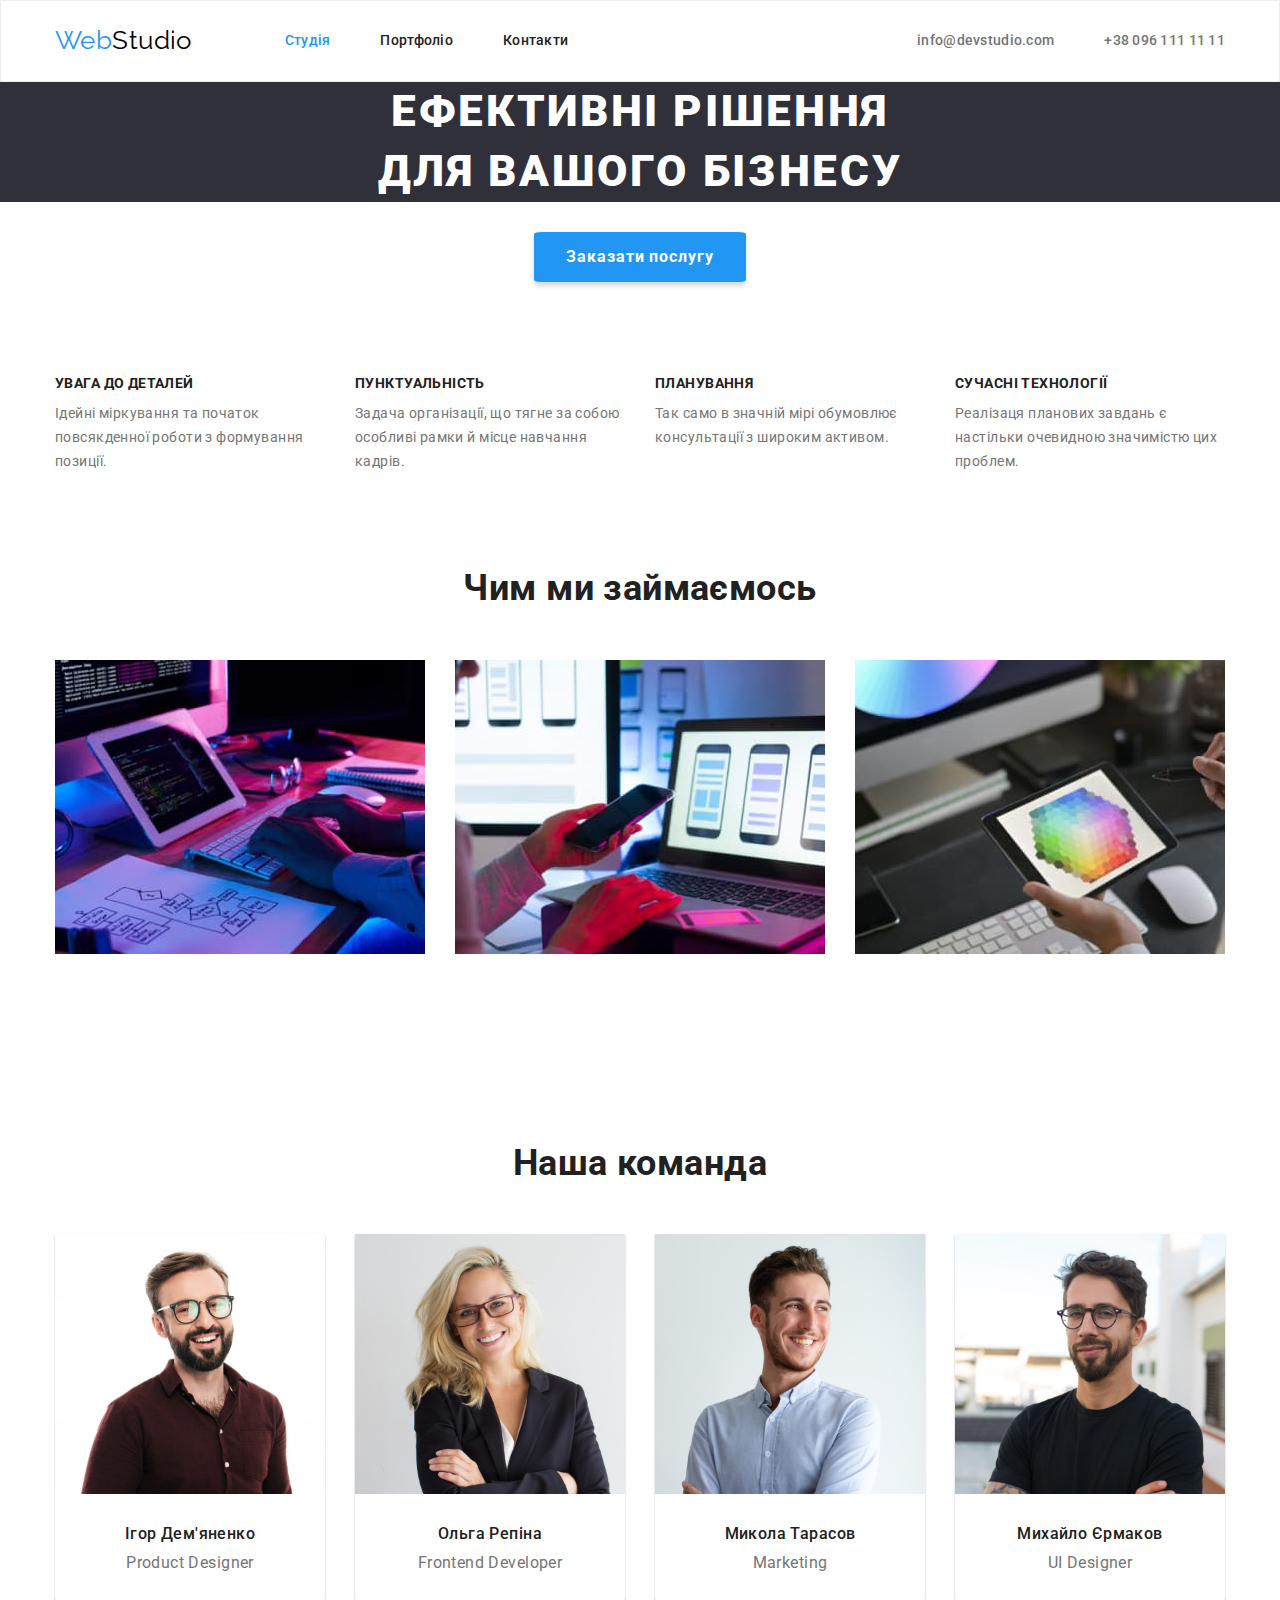
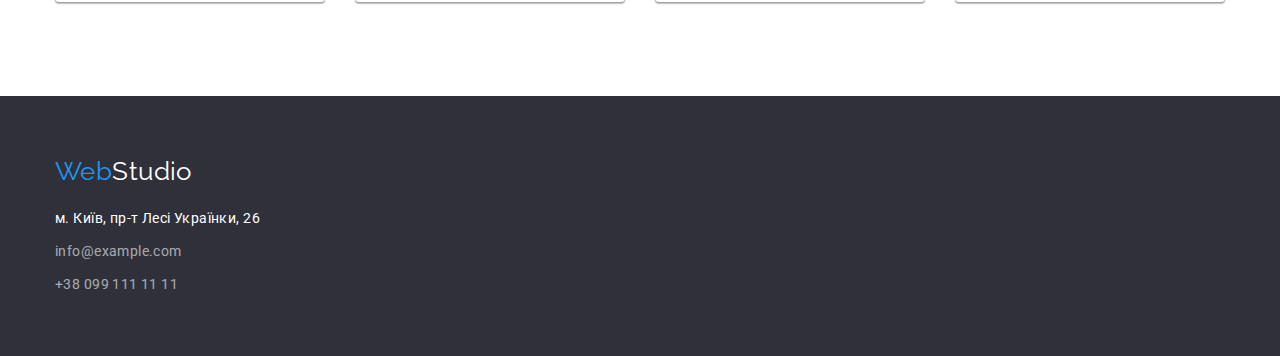
==== index.html @ b3e3f20b "створює новий репозиторій" ====
<!DOCTYPE html>
<html lang="uk">

<head>
    <meta charset="UTF-8">
    <meta http-equiv="X-UA-Compatible" content="IE=edge">
    <meta name="viewport" content="width=device-width, initial-scale=1.0">
    <title>Студія</title>
    <link rel="preconnect" href="https://fonts.googleapis.com">
    <link rel="preconnect" href="https://fonts.gstatic.com" crossorigin>
    <link
        href="https://fonts.googleapis.com/css2?family=Raleway:wght@700&family=Roboto:wght@400;500;700;900&display=swap"
        rel="stylesheet">
    <link rel="stylesheet"
        href="https://cdnjs.cloudflare.com/ajax/libs/modern-normalize/1.1.0/modern-normalize.min.css">
    <link rel="stylesheet" href="./css/styles.css">
</head>

<body>
    <!--Шапка сайту-->
    <header class="page-header">
        <div class="container nav">
            <nav class="main-nav">
                <a lang="en" href="./index.html" class="logo">Web<span class="logo-part">Studio</span></a>
                <ul class="site-nav list">
                    <li class="item"><a href="" class="link current">Студія</a></li>
                    <li class="item"><a href="./portfolio.html" class="link">Портфоліо</a></li>
                    <li class="item"><a href="" class="link">Контакти</a></li>
                </ul>
            </nav>

            <ul class="contacts list">
                <li class="item">
                    <a class="contacts-item" lang="en" href="mailto:info@devstudio.com">info@devstudio.com</a>
                </li>
                <li class="item">
                    <a class="contacts-item" href="tel:+380961111111">+38 096 111 11 11</a>
                </li>
            </ul>
        </div>
    </header>

    <!--Головна частина-->
    <main>

        <!--Герой-->
        <section class="hero">
            <h1 class="hero-title">Ефективні рішення <br />для вашого бізнесу</h1>
            <button class="hero-button" type="button">Заказати послугу</button>
        </section>

        <!--Особливості-->
        <section class="section specialty">
            <div class="container">
                <h2 class="features-title">Особливості</h2>
                <ul class="features list">
                    <li class="item">
                        <h3 class="title">Увага до деталей</h3>
                        <p class="text">
                            Ідейні міркування та початок повсякденної роботи з формування позиції.
                        </p>
                    </li>
                    <li class="item">
                        <h3 class="title">Пунктуальність</h3>
                        <p class="text">
                            Задача організації, що тягне за собою особливі рамки й місце навчання кадрів.
                        </p>
                    </li>
                    <li class="item">
                        <h3 class="title">Планування</h3>
                        <p class="text">
                            Так само в значній мірі обумовлює консультації з широким активом.
                        </p>
                    </li>
                    <li class="item">
                        <h3 class="title">Сучасні технології</h3>
                        <p class="text">
                            Реалізаця планових завдань є настільки очевидною значимістю цих проблем.
                        </p>
                    </li>
                </ul>
            </div>
        </section>

        <!--Чим ми займаємось-->
        <section class="section works">
            <div class="container">
                <h2 class="works-title">Чим ми займаємось</h2>
                <ul class="work-list list">
                    <li class="item">
                        <img class="image" src="./images/box1.jpg" alt="програміст, що працює за робочим столом в офісі"
                            width="370">
                    </li>
                    <li class="item">
                        <img class="image" src="./images/box2.jpg"
                            alt="дизайнери веб-інтерфейсу розробляють програми для смартфонів" width="370">
                    </li>
                    <li class="item">
                        <img class="image" src="./images/box3.jpg"
                            alt="творчий художник веб-дизайну із робочим графічним планшетом" width="370">
                    </li>
                </ul>
            </div>
        </section>

        <!--Наша команда-->
        <section class="section team">
            <div class="container">
                <h2 class="team-title">Наша команда</h2>
                <ul class="workers list">
                    <li class="item">
                        <img class="image" src="./images/img1.jpg" alt="фото Ігоря Дем'яненка" width="270">
                        <h3 class="title">Ігор Дем'яненко</h3>
                        <p lang="en" class="position">
                            Product Designer
                        </p>
                    </li>
                    <li class="item">
                        <img class="image" src="./images/img2.jpg" alt="фото Ольги Репіної" width="270">
                        <h3 class="title">Ольга Репіна</h3>
                        <p lang="en" class="position">
                            Frontend Developer
                        </p>
                    </li>
                    <li class="item">
                        <img class="image" src="./images/img3.jpg" alt="фото Миколи Тарасова" width="270">
                        <h3 class="title">Микола Тарасов</h3>
                        <p lang="en" class="position">
                            Marketing
                        </p>
                    </li>
                    <li class="item">
                        <img class="image" src="./images/img4.jpg" alt="фото Михайла Єрмакова" width="270">
                        <h3 class="title">Михайло Єрмаков</h3>
                        <p lang="en" class="position">
                            UI Designer
                        </p>
                    </li>
                </ul>
            </div>
        </section>
    </main>
    
    <!--Футер сайту-->
    <footer class="footer-section">
        <div class="container">
            <a lang="en" href="./index.html" class="logo">Web<span class="logo-part">Studio</span></a>

            <address class="footer-address">
                <a href="https://www.google.com/maps/place/%D0%B1%D1%83%D0%BB%D1%8C%D0%B2%D0%B0%D1%80+%D0%9B%D0%B5%D1%81%D1%96+%D0%A3%D0%BA%D1%80%D0%B0%D1%97%D0%BD%D0%BA%D0%B8,+26,+%D0%9A%D0%B8%D1%97%D0%B2,+02000/@50.4265841,30.5361971,17z/data=!3m1!4b1!4m5!3m4!1s0x40d4cf0e033ecbe9:0x57a4dffefec77da0!8m2!3d50.4265807!4d30.5383859"
                    target="_blank" rel="noopener noreferrer" class="legal-address">м. Київ, пр-т Лесі Українки, 26</a>
            </address>

            <address class="footer-contacts">
                <a class="contacts-item" lang="en" href="mailto:info@example.com">info@example.com</a> <br />
                <a class="contacts-item" href="tel:+380991111111">+38 099 111 11 11</a>
            </address>
        </div>
    </footer>
</body>
</html>
---- css/styles.css ----
:root {
--primary-text-color: #757575;
--title-text-color: #212121;
--accent-color: #2196f3;
--primary-bg-color: #ffffff;
--white-text-color: #ffffff;
--hero-footer-bg-color: #2f303a;
}

body {
    background-color: var(--primary-bg-color);
    color: var(--primary-text-color);
    font-family: 'Roboto', sans-serif;
    letter-spacing: 0.03em;
    font-size: 14px;
    line-height: 1.71;
}

/* Утиліти */
.list {
    list-style: none;
    padding: 0;
    margin: 0;
}

.container {
    margin-left: auto;
    margin-right: auto;
    width: 1200px;
    padding-left: 15px;
    padding-right: 15px;

    /* outline: 2px solid tomato; */
}

/* Шапка сайту */
.page-header {
    border: 1px solid #ECECEC;
} 

.container.nav, 
.main-nav {
    display: flex;
    align-items: center;
}

/* Лого */
.logo {
    color: var(--accent-color);
    font-family: 'Raleway', sans-serif;
    font-size: 26px;
    line-height: 1.19;
    text-decoration: none;
}

.logo-part {
    --accent-color: #000000;
    color: var(--accent-color);
}

.logo, .logo-part {
    padding-top: 24px;
    padding-bottom: 25px;
}

.logo-part:hover {
    --accent-color: var(--accent-color);
    color: var(--accent-color);
}

/* Навігація сайту */
.site-nav {
    display: flex;
    margin-left: 93px;
}

.site-nav .item + .item {
    margin-left: 50px;
}

.site-nav .link {
    padding-top: 32px;
    padding-bottom: 32px;

    color: var(--title-text-color);
    font-weight: 500;
    font-size: 14px;
    line-height: 1.14;
    letter-spacing: 0.02em;
    text-decoration: none;
}

.site-nav .link.current,
.site-nav .link:hover,
.site-nav .link:focus {
    color: var(--accent-color);
}

/* Контакти */
.contacts {
    display: flex;
    margin-left: auto;
}

.contacts .item + .item {
    margin-left: 50px;
}

.contacts .contacts-item {
    padding-top: 32px;
    padding-bottom: 32px;

    color: var(--primary-text-color);
    font-weight: 500;
    font-size: 14px;
    line-height: 1.14;
    letter-spacing: 0.02em;
    text-decoration: none;
}

.contacts .contacts-item:focus, 
.contacts .contacts-item:hover {
    color: var(--accent-color);
}

/* Герой */
.hero {
    text-align: center;
}

.hero-title {
    margin-top: 0;
    margin-bottom: 30px;
    
    background-color: var(--hero-footer-bg-color); /* тимчасовий фон */
    color:var(--white-text-color);
    font-weight: 900;
    font-size: 44px;
    line-height: 1.36;
    letter-spacing: 0.06em;
    text-transform: uppercase;  
}

.hero-button {
    padding: 10px 32px;

    background-color: var(--accent-color);
    color: var(--white-text-color);
    font-family: inherit;
    font-weight: 700;
    font-size: 16px;
    line-height: 1.88;
    letter-spacing: 0.06em;
    cursor: pointer;
    box-shadow: 0 4px 4px rgba(0, 0, 0, 0.15);

    border: none;
    border-radius: 4%;
}

/* Секції */
.section {
    padding-top: 94px;
    padding-bottom: 94px;
}

/* Особливості */  
/* .specialty {} */
.specialty .features-title {
    display: none; 
      
    color: var(--title-text-color);
    font-size: 36px;
    line-height: 1.17;
    text-align: center;
}

.specialty .features {
    display: flex;
    flex-wrap: wrap;
}

.specialty .item {
    width: 270px;
    margin-right: 30px;
}

.specialty .item:nth-child(4n) {
    margin-right: 0;
}

.specialty .title {
    margin-top: 0;
    margin-bottom: 10px;
    
    color: var(--title-text-color);
    font-size: 14px;
    line-height: 1.14;
    text-transform: uppercase;
}

.specialty .text { 
    margin-top: 0;
    margin-bottom: 0;
} 

/* Чим ми займаємось */
.works {
    padding-top: 0;
}

.works-title {
    margin-top: 0;
    margin-bottom: 50px;

    color: var(--title-text-color);
    font-size: 36px;
    line-height: 1.17;
    text-align: center;
}

.works .work-list {
    display: flex;
    flex-wrap: wrap; 
}

.works .image {
    display: block;
}

.works .item {
    width: 370px;
    margin-right: 30px;
}

.works .item:nth-child(3n) {
    margin-right: 0;
}

/* Наша команда */
/* .section.team */
.team-title {
    margin-top: 0;
    margin-bottom: 50px;
    
    color: var(--title-text-color);
    font-size: 36px;
    line-height: 1.17;
    text-align: center;
}

.team .workers {
    display: flex;
    flex-wrap: wrap;
}

.team .item {
    box-shadow: 0 1px 3px rgba(0, 0, 0, 0.12), 0 1px 1px rgba(0, 0, 0, 0.14), 0 2px 1px rgba(0, 0, 0, 0.2);

    width: 270px; 
    margin-right: 30px;
    padding-bottom: 30px;

    border-radius: 0 0 4px 4px;
}

.team .item:nth-child(4n) {
    margin-right: 0;
}

.team .image {
    display: block;
    margin-bottom: 30px;
}

.team .title {
    margin-top: 0;
    margin-bottom: 10px;

    color: var(--title-text-color);
    font-weight: 500;
    font-size: 16px;
    line-height: 1.19;
    text-align: center;
}

.position {
    margin: 0; 
       
    font-size: 16px;
    line-height: 1.19;
    text-align: center;
}

/* Сторінка Портфоліо */
/* Проекти */
.projects .section-title {
    display: none;
}

/* Фільтри */
.filters {
    display: flex;
    justify-content: center;
    margin-bottom: 50px;
}

/* .filter {} */
.filters .filter + .filter {
    margin-left: 8px;
} 

.filters-button {
    padding: 6px 22px;
    
    --primary-bg-color: #F5F4FA;
    background-color: var(--primary-bg-color);
    color: var(--title-text-color);
    font-family: inherit;
    font-weight: 500;
    font-size: 16px;
    line-height: 1.62;
    text-align: center;
    cursor: pointer;

    border: none;
    border-radius: 4%;
}

.filters-button:focus, 
.filters-button:hover {
    background-color: var(--accent-color);
    color: var(--white-text-color);
}

/* Види проектів */
.projects-items {
    display: flex;
    flex-wrap: wrap;
}

.projects-list {
    width: 370px; 

    margin-right: 30px;
    margin-bottom: 30px;
}

.projects-list:nth-child(3n) {
    margin-right: 0;
}

.projects-list:nth-last-child(-n + 3) {
    margin-bottom: 0;
}
/* Альтернатива */
/*.projects-list {
    width: calc((100% - 30px * 2)/3);
    margin-right: 30px;
    margin-bottom: 30px;
}
.projects-list:nth-child(3n) {
    margin-right: 0;
}
.projects-list:nth-last-child(-n + 3) {
    margin-bottom: 0;
} */

.projects .image {
    display: block;
}

.projects-link {
    text-decoration: none; 
} 

.projects .project {
    padding: 20px 24px;

    border: 1px solid #EEEEEE;
    border-top: none;
}

.projects-name {
    margin-top: 0;
    margin-bottom: 4px;

    color: var(--title-text-color);
    font-size: 18px;
    line-height: 2;
    letter-spacing: 0.06em;
}

.projects-type {
    margin: 0; 
    
    color: var(--primary-text-color);
    font-size: 16px;
    line-height: 1.88;
}

/* Футер сайту */
.footer-section {
    padding-top: 60px;
    padding-bottom: 60px;

    background-color: var(--hero-footer-bg-color); /* Тимчасовий фон */
}

.footer-section .logo {
    display: inline-block;
    margin-top: 0;
    margin-bottom: 20px;
    padding: 0;
}

.footer-section .logo-part {
    padding: 0; 

    color: var(--white-text-color);
}

.footer-section .logo-part:hover { 
    color: var(--accent-color);
}

.footer-address {
    margin-top: 0; 
    margin-bottom: 9px;
} 

.legal-address { 
    display:inline-block; 
        
    color: var(--white-text-color);
    text-decoration: none;
    font-style: normal;
}

.footer-contacts .contacts-item {
    display: inline-block;
        
    --primary-text-color: rgba(255, 255, 255, 0.6);
    color: var(--primary-text-color);
    text-decoration: none;
    font-style: normal;
}

.footer-contacts .contacts-item:not(:last-child) {
    margin-bottom: 9px;
}

.legal-address:hover, .legal-address:focus, 
.footer-contacts .contacts-item:hover, 
.footer-contacts .contacts-item:focus {
    color: var(--accent-color);
}
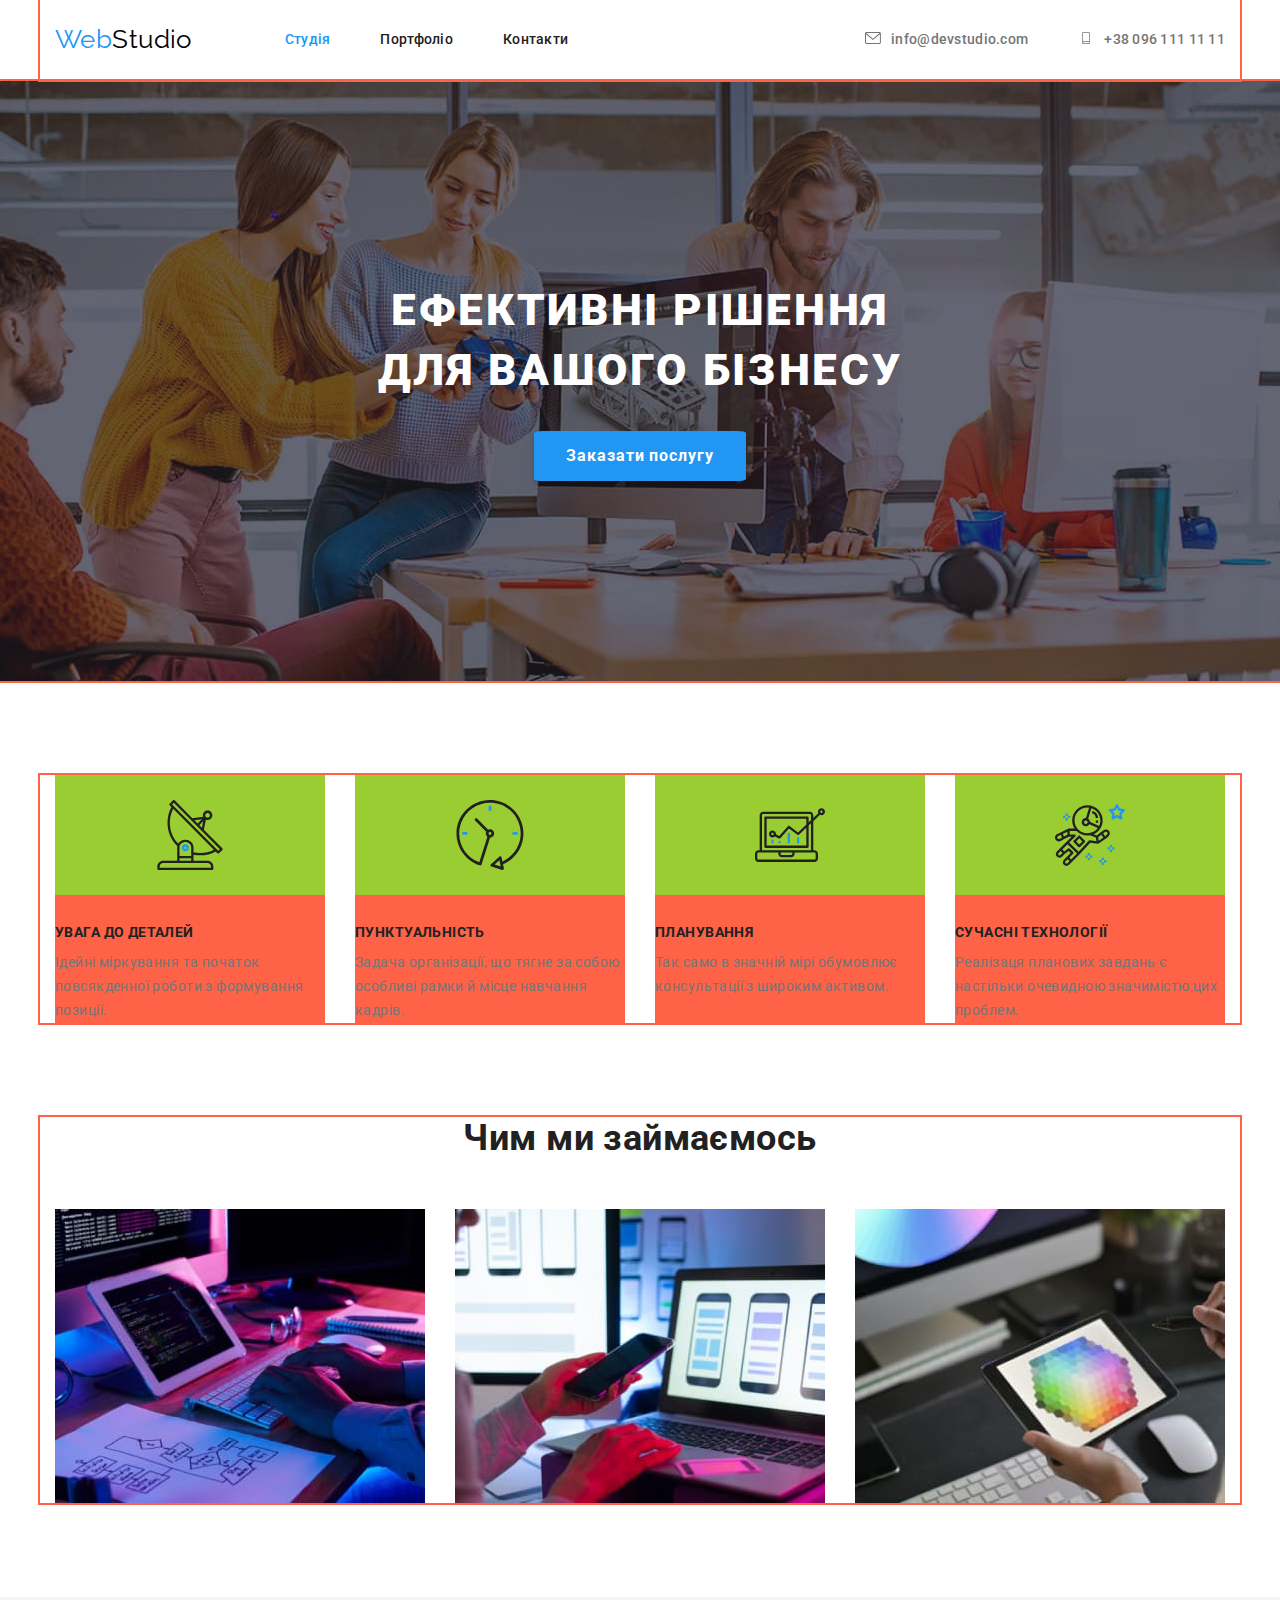
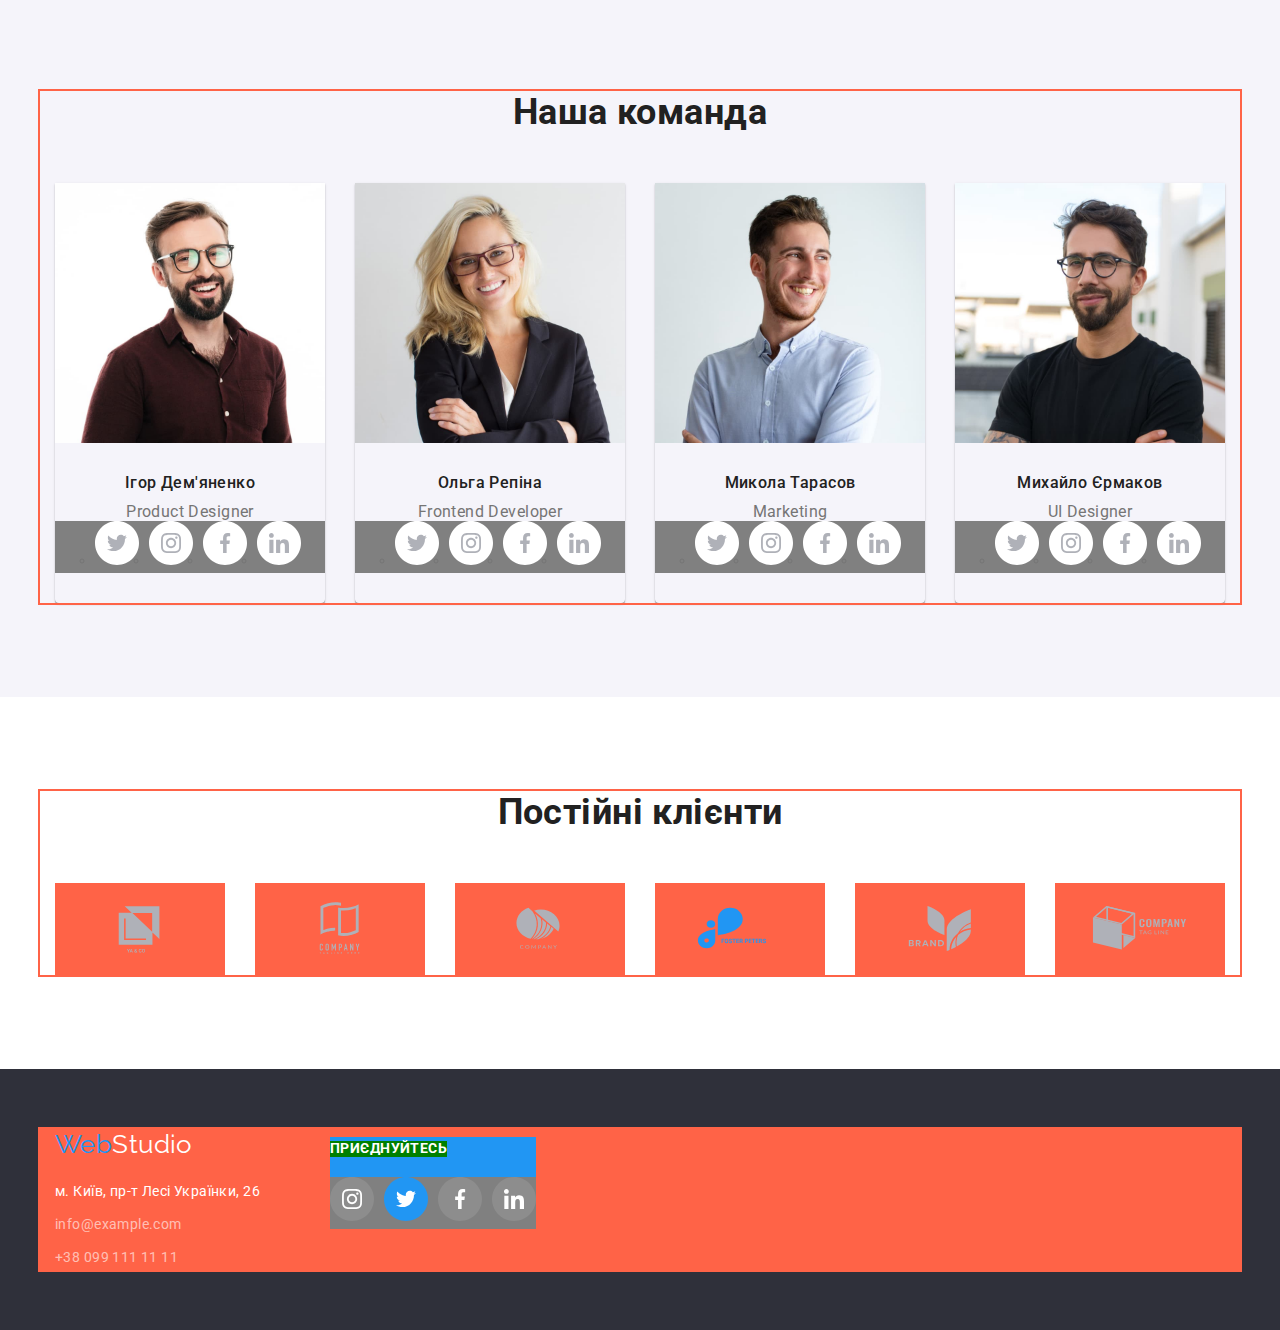
==== commit 968beede: "додає оформлення фонових зображень" ====
--- a/index.html
+++ b/index.html
@@ -18,7 +18,7 @@
 
 <body>
     <!--Шапка сайту-->
-    <header class="page-header">
+    <header class="page-header ">
         <div class="container nav">
             <nav class="main-nav">
                 <a lang="en" href="./index.html" class="logo">Web<span class="logo-part">Studio</span></a>
@@ -31,10 +31,17 @@
 
             <ul class="contacts list">
                 <li class="item">
-                    <a class="contacts-item" lang="en" href="mailto:info@devstudio.com">info@devstudio.com</a>
+                    <a class="contacts-item" lang="en" href="mailto:info@devstudio.com">
+                        <svg class="contacts-icon">
+                            <use href="./images/symbol-defs.svg#icon-envelope"></use>
+                        </svg>info@devstudio.com
+                    </a> 
                 </li>
                 <li class="item">
-                    <a class="contacts-item" href="tel:+380961111111">+38 096 111 11 11</a>
+                    <a class="contacts-item" href="tel:+380961111111">
+                        <svg class="contacts-icon">
+                            <use href="./images/symbol-defs.svg#icon-smartphone"></use>
+                        </svg>+38 096 111 11 11</a>
                 </li>
             </ul>
         </div>
@@ -52,27 +59,47 @@
         <!--Особливості-->
         <section class="section specialty">
             <div class="container">
-                <h2 class="features-title">Особливості</h2>
+                <h2 class="section-title">Особливості</h2>
                 <ul class="features list">
                     <li class="item">
+                        <div class="icon-features">
+                            <svg class="icon-symbol">
+                               <use href="./images/symbol-defs.svg#icon-antenna"></use> 
+                            </svg>
+                        </div>
                         <h3 class="title">Увага до деталей</h3>
                         <p class="text">
                             Ідейні міркування та початок повсякденної роботи з формування позиції.
                         </p>
                     </li>
                     <li class="item">
+                        <div class="icon-features">
+                            <svg class="icon-symbol">
+                                <use href="./images/symbol-defs.svg#icon-clock"></use>
+                            </svg>
+                        </div>
                         <h3 class="title">Пунктуальність</h3>
                         <p class="text">
                             Задача організації, що тягне за собою особливі рамки й місце навчання кадрів.
                         </p>
                     </li>
                     <li class="item">
+                        <div class="icon-features" >
+                            <svg class="icon-symbol">
+                                <use href="./images/symbol-defs.svg#icon-diagram"></use>
+                            </svg>
+                        </div>
                         <h3 class="title">Планування</h3>
                         <p class="text">
                             Так само в значній мірі обумовлює консультації з широким активом.
                         </p>
                     </li>
                     <li class="item">
+                        <div class="icon-features">
+                            <svg class="icon-symbol">
+                                <use href="./images/symbol-defs.svg#icon-astronaut"></use>
+                            </svg>
+                        </div>
                         <h3 class="title">Сучасні технології</h3>
                         <p class="text">
                             Реалізаця планових завдань є настільки очевидною значимістю цих проблем.
@@ -85,7 +112,7 @@
         <!--Чим ми займаємось-->
         <section class="section works">
             <div class="container">
-                <h2 class="works-title">Чим ми займаємось</h2>
+                <h2 class="section-title">Чим ми займаємось</h2>
                 <ul class="work-list list">
                     <li class="item">
                         <img class="image" src="./images/box1.jpg" alt="програміст, що працює за робочим столом в офісі"
@@ -106,7 +133,7 @@
         <!--Наша команда-->
         <section class="section team">
             <div class="container">
-                <h2 class="team-title">Наша команда</h2>
+                <h2 class="section-title">Наша команда</h2>
                 <ul class="workers list">
                     <li class="item">
                         <img class="image" src="./images/img1.jpg" alt="фото Ігоря Дем'яненка" width="270">
@@ -114,6 +141,36 @@
                         <p lang="en" class="position">
                             Product Designer
                         </p>
+                        <ul class="social-list">
+                            <li class="social-item">
+                                <a class="social-link" href="/" target="_blank" rel="noopener noreferrer">
+                                    <svg class="icon-symbol">
+                                        <use href="./images/symbol-defs.svg#icon-Ellipse1"></use>
+                                    </svg>
+                                </a>
+                            </li>
+                            <li class="social-item">
+                                <a class="social-link" href="/" target="_blank" rel="noopener noreferrer">
+                                    <svg class="icon-symbol">
+                                        <use href="./images/symbol-defs.svg#icon-Ellipse2"></use>
+                                    </svg>
+                                </a>
+                            </li>
+                            <li class="social-item">
+                                <a class="social-link" href="/" target="_blank" rel="noopener noreferrer">
+                                    <svg class="icon-symbol">
+                                        <use href="./images/symbol-defs.svg#icon-Ellipse3"></use>
+                                    </svg>
+                                </a>
+                            </li>
+                            <li class="social-item">
+                                <a class="social-link" href="/" target="_blank" rel="noopener noreferrer">
+                                    <svg class="icon-symbol">
+                                        <use href="./images/symbol-defs.svg#icon-Ellipse4"></use>
+                                    </svg>
+                                </a>
+                            </li>
+                        </ul>
                     </li>
                     <li class="item">
                         <img class="image" src="./images/img2.jpg" alt="фото Ольги Репіної" width="270">
@@ -121,6 +178,36 @@
                         <p lang="en" class="position">
                             Frontend Developer
                         </p>
+                        <ul class="social-list">
+                            <li class="social-item">
+                                <a class="social-link" href="/" target="_blank" rel="noopener noreferrer">
+                                    <svg class="icon-symbol">
+                                        <use href="./images/symbol-defs.svg#icon-Ellipse1"></use>
+                                    </svg>
+                                </a>
+                            </li>
+                            <li class="social-item">
+                                <a class="social-link" href="/" target="_blank" rel="noopener noreferrer">
+                                    <svg class="icon-symbol">
+                                        <use href="./images/symbol-defs.svg#icon-Ellipse2"></use>
+                                    </svg>
+                                </a>
+                            </li>
+                            <li class="social-item">
+                                <a class="social-link" href="/" target="_blank" rel="noopener noreferrer">
+                                    <svg class="icon-symbol">
+                                        <use href="./images/symbol-defs.svg#icon-Ellipse3"></use>
+                                    </svg>
+                                </a>
+                            </li>
+                            <li class="social-item">
+                                <a class="social-link" href="/" target="_blank" rel="noopener noreferrer">
+                                    <svg class="icon-symbol">
+                                        <use href="./images/symbol-defs.svg#icon-Ellipse4"></use>
+                                    </svg>
+                                </a>
+                            </li>
+                        </ul>
                     </li>
                     <li class="item">
                         <img class="image" src="./images/img3.jpg" alt="фото Миколи Тарасова" width="270">
@@ -128,6 +215,36 @@
                         <p lang="en" class="position">
                             Marketing
                         </p>
+                        <ul class="social-list">
+                            <li class="social-item">
+                                <a class="social-link" href="/" target="_blank" rel="noopener noreferrer">
+                                    <svg class="icon-symbol">
+                                        <use href="./images/symbol-defs.svg#icon-Ellipse1"></use>
+                                    </svg>
+                                </a>
+                            </li>
+                            <li class="social-item">
+                                <a class="social-link" href="/" target="_blank" rel="noopener noreferrer">
+                                    <svg class="icon-symbol">
+                                        <use href="./images/symbol-defs.svg#icon-Ellipse2"></use>
+                                    </svg>
+                                </a>
+                            </li>
+                            <li class="social-item">
+                                <a class="social-link" href="/" target="_blank" rel="noopener noreferrer">
+                                    <svg class="icon-symbol">
+                                        <use href="./images/symbol-defs.svg#icon-Ellipse3"></use>
+                                    </svg>
+                                </a>
+                            </li>
+                            <li class="social-item">
+                                <a class="social-link" href="/" target="_blank" rel="noopener noreferrer">
+                                    <svg class="icon-symbol">
+                                        <use href="./images/symbol-defs.svg#icon-Ellipse4"></use>
+                                    </svg>
+                                </a>
+                            </li>
+                        </ul>
                     </li>
                     <li class="item">
                         <img class="image" src="./images/img4.jpg" alt="фото Михайла Єрмакова" width="270">
@@ -135,26 +252,144 @@
                         <p lang="en" class="position">
                             UI Designer
                         </p>
+                        <ul class="social-list">
+                            <li class="social-item">
+                                <a class="social-link" href="/" target="_blank" rel="noopener noreferrer">
+                                    <svg class="icon-symbol">
+                                        <use href="./images/symbol-defs.svg#icon-Ellipse1"></use>
+                                    </svg>
+                                </a>
+                            </li>
+                            <li class="social-item">
+                                <a class="social-link" href="/" target="_blank" rel="noopener noreferrer">
+                                    <svg class="icon-symbol">
+                                        <use href="./images/symbol-defs.svg#icon-Ellipse2"></use>
+                                    </svg>
+                                </a>
+                            </li>
+                            <li class="social-item">
+                                <a class="social-link" href="/" target="_blank" rel="noopener noreferrer">
+                                    <svg class="icon-symbol">
+                                        <use href="./images/symbol-defs.svg#icon-Ellipse3"></use>
+                                    </svg>
+                                </a>
+                            </li>
+                            <li class="social-item">
+                                <a class="social-link" href="/" target="_blank" rel="noopener noreferrer">
+                                    <svg class="icon-symbol">
+                                        <use href="./images/symbol-defs.svg#icon-Ellipse4"></use>
+                                    </svg>
+                                </a>
+                            </li>
+                        </ul>
                     </li>
                 </ul>
             </div>
         </section>
+
+    <!--Посітйні клієнти-->
+    <section class="section clients">
+        <div class="container">
+            <h2 class="section-title">Постійні клієнти</h2>
+            <ul class="client-list list">
+                <li class="client-item">
+                <a class="client-link" href="/" target="_blank" rel="noopener noreferrer">
+                    <svg class="icon-symbol">
+                        <use href="./images/symbol-defs.svg#icon-Logo1"></use>
+                    </svg>
+                </a>
+                </li>
+                <li class="client-item">
+                <a class="client-link" href="/" target="_blank" rel="noopener noreferrer">
+                    <svg class="icon-symbol">
+                        <use href="./images/symbol-defs.svg#icon-Logo2"></use>
+                    </svg>
+                </a>
+                </li>
+                <li class="client-item">
+                <a class="client-link" href="/" target="_blank" rel="noopener noreferrer">
+                    <svg class="icon-symbol">
+                        <use href="./images/symbol-defs.svg#icon-Logo3"></use>
+                    </svg>
+                </a>
+                </li>
+                <li class="client-item">
+                <a class="client-link" href="/" target="_blank" rel="noopener noreferrer">
+                    <svg class="icon-symbol">
+                        <use href="./images/symbol-defs.svg#icon-Logo4"></use>
+                    </svg>
+                </a>
+                </li>
+                <li class="client-item">
+                <a class="client-link" href="/" target="_blank" rel="noopener noreferrer">
+                    <svg class="icon-symbol">
+                        <use href="./images/symbol-defs.svg#icon-Logo5"></use>
+                    </svg>
+                </a>
+                </li>
+                <li class="client-item">
+                <a class="client-link" href="/" target="_blank" rel="noopener noreferrer">
+                    <svg class="icon-symbol">
+                        <use href="./images/symbol-defs.svg#icon-Logo6"></use>
+                    </svg>
+                </a>
+                </li>
+            </ul>
+        </div>
+    </section>
+
     </main>
     
     <!--Футер сайту-->
     <footer class="footer-section">
-        <div class="container">
-            <a lang="en" href="./index.html" class="logo">Web<span class="logo-part">Studio</span></a>
-
-            <address class="footer-address">
-                <a href="https://www.google.com/maps/place/%D0%B1%D1%83%D0%BB%D1%8C%D0%B2%D0%B0%D1%80+%D0%9B%D0%B5%D1%81%D1%96+%D0%A3%D0%BA%D1%80%D0%B0%D1%97%D0%BD%D0%BA%D0%B8,+26,+%D0%9A%D0%B8%D1%97%D0%B2,+02000/@50.4265841,30.5361971,17z/data=!3m1!4b1!4m5!3m4!1s0x40d4cf0e033ecbe9:0x57a4dffefec77da0!8m2!3d50.4265807!4d30.5383859"
-                    target="_blank" rel="noopener noreferrer" class="legal-address">м. Київ, пр-т Лесі Українки, 26</a>
-            </address>
-
-            <address class="footer-contacts">
-                <a class="contacts-item" lang="en" href="mailto:info@example.com">info@example.com</a> <br />
-                <a class="contacts-item" href="tel:+380991111111">+38 099 111 11 11</a>
-            </address>
+        <div class="container footer-items">
+            <div class="address">
+                <a lang="en" href="./index.html" class="logo">Web<span class="logo-part">Studio</span></a>
+
+                <address class="footer-address">
+                    <a href="https://www.google.com/maps/place/%D0%B1%D1%83%D0%BB%D1%8C%D0%B2%D0%B0%D1%80+%D0%9B%D0%B5%D1%81%D1%96+%D0%A3%D0%BA%D1%80%D0%B0%D1%97%D0%BD%D0%BA%D0%B8,+26,+%D0%9A%D0%B8%D1%97%D0%B2,+02000/@50.4265841,30.5361971,17z/data=!3m1!4b1!4m5!3m4!1s0x40d4cf0e033ecbe9:0x57a4dffefec77da0!8m2!3d50.4265807!4d30.5383859"
+                        target="_blank" rel="noopener noreferrer" class="legal-address">м. Київ, пр-т Лесі Українки, 26</a>
+                </address>
+
+                <address class="footer-contacts">
+                    <a class="contacts-item" lang="en" href="mailto:info@example.com">info@example.com</a> <br />
+                    <a class="contacts-item" href="tel:+380991111111">+38 099 111 11 11</a>
+                </address>
+            </div>
+               
+              <div class="social-footer">
+                <p class="social-title">приєднуйтесь</p>
+                <ul class="social-list list">
+                    <li class="social-item">
+                        <a class="social-link" href="/" target="_blank" rel="noopener noreferrer">
+                            <svg class="icon-symbol">
+                                <use href="./images/symbol-defs.svg#icon-Ellipse5"></use>
+                            </svg>
+                        </a>
+                    </li>
+                    <li class="social-item">
+                        <a class="social-link" href="/" target="_blank" rel="noopener noreferrer">
+                            <svg class="icon-symbol">
+                                <use href="./images/symbol-defs.svg#icon-Ellipse6"></use>
+                                </svg>
+                        </a>
+                    </li>
+                    <li class="social-item">
+                        <a class="social-link" href="/" target="_blank" rel="noopener noreferrer">
+                            <svg class="icon-symbol">
+                                <use href="./images/symbol-defs.svg#icon-Ellipse7"></use>
+                            </svg>
+                        </a>
+                    </li>
+                    <li class="social-item">
+                        <a class="social-link" href="/" target="_blank" rel="noopener noreferrer">
+                            <svg class="icon-symbol">
+                                <use href="./images/symbol-defs.svg#icon-Ellipse8"></use>
+                            </svg>
+                        </a>
+                    </li>
+                </ul>
+            </div>
         </div>
     </footer>
 </body>
--- a/css/styles.css
+++ b/css/styles.css
@@ -4,7 +4,7 @@
 --accent-color: #2196f3;
 --primary-bg-color: #ffffff;
 --white-text-color: #ffffff;
---hero-footer-bg-color: #2f303a;
+--footer-bg-color: #2f303a;
 }
 
 body {
@@ -30,12 +30,12 @@
     padding-left: 15px;
     padding-right: 15px;
 
-    /* outline: 2px solid tomato; */
+    outline: 2px solid tomato;
 }
 
 /* Шапка сайту */
 .page-header {
-    border: 1px solid #ECECEC;
+    border-bottom: 1px solid #ECECEC;
 } 
 
 .container.nav, 
@@ -107,6 +107,7 @@
 }
 
 .contacts .contacts-item {
+    display: inline-flex;
     padding-top: 32px;
     padding-bottom: 32px;
 
@@ -123,25 +124,54 @@
     color: var(--accent-color);
 }
 
+.contacts-icon {
+    fill: currentColor;
+    margin-right: 10px ; 
+    width: 16px;
+    height: 12px;
+}
+
 /* Герой */
 .hero {
-    text-align: center;
+    height: 600px;
+    max-width: 1600px;
+    margin-left: auto;
+    margin-right: auto;
+
+    padding-top: 200px;
+    padding-bottom: 200px;
+
+    outline: 2px solid tomato;
+
+    background-image: linear-gradient(
+        to right, 
+        rgba(47, 48, 58, 0.4),
+        rgba(47, 48, 58, 0.4)
+    ),
+     url(../images/hero.jpg);
+    background-repeat: no-repeat;
+    background-size: cover;
+    background-position: center;
+    background-color: #c4c4c4;
 }
 
 .hero-title {
     margin-top: 0;
     margin-bottom: 30px;
     
-    background-color: var(--hero-footer-bg-color); /* тимчасовий фон */
     color:var(--white-text-color);
     font-weight: 900;
     font-size: 44px;
     line-height: 1.36;
+    text-align: center;
     letter-spacing: 0.06em;
     text-transform: uppercase;  
 }
 
 .hero-button {
+    display: block;
+    margin-left: auto;
+    margin-right: auto;
     padding: 10px 32px;
 
     background-color: var(--accent-color);
@@ -152,10 +182,10 @@
     line-height: 1.88;
     letter-spacing: 0.06em;
     cursor: pointer;
-    box-shadow: 0 4px 4px rgba(0, 0, 0, 0.15);
 
     border: none;
     border-radius: 4%;
+    box-shadow: 0px 4px 4px rgba(0, 0, 0, 0.15);
 }
 
 /* Секції */
@@ -166,27 +196,52 @@
 
 /* Особливості */  
 /* .specialty {} */
-.specialty .features-title {
-    display: none; 
-      
+.section-title {
+    margin-top: 0;
+    margin-bottom: 50px;
+
     color: var(--title-text-color);
     font-size: 36px;
     line-height: 1.17;
     text-align: center;
 }
 
+.specialty .section-title {
+    display: none; 
+    /* color: var(--title-text-color);
+    font-size: 36px;
+    line-height: 1.17;
+    text-align: center; */
+}
+
 .specialty .features {
     display: flex;
     flex-wrap: wrap;
 }
 
 .specialty .item {
-    width: 270px;
+    width: 270px; 
     margin-right: 30px;
+    background-color: tomato;
 }
 
 .specialty .item:nth-child(4n) {
     margin-right: 0;
+}
+
+.icon-features {
+    display: flex;
+    margin-bottom: 30px;
+    height: 120px;
+    align-items: center; 
+    justify-content: center;
+    background-color: yellowgreen
+}
+
+.icon-features .icon-symbol {
+    display: flex;
+    width: 70px;
+    height: 70px;
 }
 
 .specialty .title {
@@ -209,7 +264,7 @@
     padding-top: 0;
 }
 
-.works-title {
+/* .section-title {
     margin-top: 0;
     margin-bottom: 50px;
 
@@ -217,7 +272,7 @@
     font-size: 36px;
     line-height: 1.17;
     text-align: center;
-}
+} */
 
 .works .work-list {
     display: flex;
@@ -238,16 +293,20 @@
 }
 
 /* Наша команда */
-/* .section.team */
-.team-title {
+
+.section.team {
+    --primary-bg-color: #F5F4FA;
+    background-color: var(--primary-bg-color);
+}
+
+/* .team-title {
     margin-top: 0;
     margin-bottom: 50px;
-    
     color: var(--title-text-color);
     font-size: 36px;
     line-height: 1.17;
     text-align: center;
-}
+} */
 
 .team .workers {
     display: flex;
@@ -255,13 +314,12 @@
 }
 
 .team .item {
-    box-shadow: 0 1px 3px rgba(0, 0, 0, 0.12), 0 1px 1px rgba(0, 0, 0, 0.14), 0 2px 1px rgba(0, 0, 0, 0.2);
-
     width: 270px; 
     margin-right: 30px;
     padding-bottom: 30px;
 
     border-radius: 0 0 4px 4px;
+    box-shadow: 0 1px 3px rgba(0, 0, 0, 0.12), 0 1px 1px rgba(0, 0, 0, 0.14), 0 2px 1px rgba(0, 0, 0, 0.2);
 }
 
 .team .item:nth-child(4n) {
@@ -292,6 +350,48 @@
     text-align: center;
 }
 
+/* Посітйні клієнти */ 
+/* .clients {
+    background-color: yellow; 
+} */
+
+.client-list {
+    display:flex;
+    flex-wrap: wrap;
+}
+
+.client-item {
+   display: flex;
+    margin-right: 30px;
+    background-color: aqua;
+} 
+
+.client-item:nth-child(6n) {
+    margin-right: 0;
+}
+
+.client-link {
+    display: inline-flex;
+    width: 170px;
+    height: 92px;
+    background-color: tomato;
+    text-decoration: none;
+
+    align-items: center;
+    justify-content: center;
+}
+
+.client-link:hover,
+.client-link:focus {
+    --primary-text-color: var(--accent-color);
+    color: var(--primary-text-color);
+}
+
+.client-link .icon-symbol {
+    width: 106px;
+    height: 60px;
+}
+
 /* Сторінка Портфоліо */
 /* Проекти */
 .projects .section-title {
@@ -331,6 +431,8 @@
 .filters-button:hover {
     background-color: var(--accent-color);
     color: var(--white-text-color);
+
+    box-shadow: 0px 3px 1px rgba(0, 0, 0, 0.1), 0px 1px 2px rgba(0, 0, 0, 0.08), 0px 2px 2px rgba(0, 0, 0, 0.12);
 }
 
 /* Види проектів */
@@ -353,6 +455,10 @@
 .projects-list:nth-last-child(-n + 3) {
     margin-bottom: 0;
 }
+.projects-list:hover , .projects-list:focus {
+    box-shadow: 0px 1px 1px rgba(0, 0, 0, 0.12), 0px 4px 4px rgba(0, 0, 0, 0.06), 1px 4px 6px rgba(0, 0, 0, 0.16);
+}
+
 /* Альтернатива */
 /*.projects-list {
     width: calc((100% - 30px * 2)/3);
@@ -404,8 +510,18 @@
     padding-top: 60px;
     padding-bottom: 60px;
 
-    background-color: var(--hero-footer-bg-color); /* Тимчасовий фон */
-}
+    background-color: var(--footer-bg-color); 
+}
+
+.footer-items {
+    display: flex;
+    align-items: baseline;
+    background-color: tomato;
+}
+
+/* .address {
+    background-color: green;
+} */
 
 .footer-section .logo {
     display: inline-block;
@@ -454,4 +570,51 @@
 .footer-contacts .contacts-item:hover, 
 .footer-contacts .contacts-item:focus {
     color: var(--accent-color);
-}+}
+
+.social-footer {
+    background-color: #2196f3;
+    margin-left: 70px;
+}
+
+.social-title {
+    display: inline-block;
+    margin-top: 0;
+    margin-bottom: 20px;
+
+background-color: green;
+    --primary-text-color: var(--white-text-color);
+    color: var(--primary-text-color);
+    font-weight: 700;
+    line-height: 1.14;
+    text-transform: uppercase;
+    text-align: left;
+}
+
+.social-list {
+   display: flex;
+   background-color: grey;
+}
+
+.social-item {
+    margin-left: 0;
+    margin-right: 10px;
+} 
+
+.social-item:last-child {
+    margin-right: 0;
+}
+
+.social-link {
+    text-decoration: none;
+    justify-content: center;
+    align-items: center;
+}
+
+.social-link .icon-symbol {
+    width: 44px;
+    height: 44px;
+    
+}
+
+
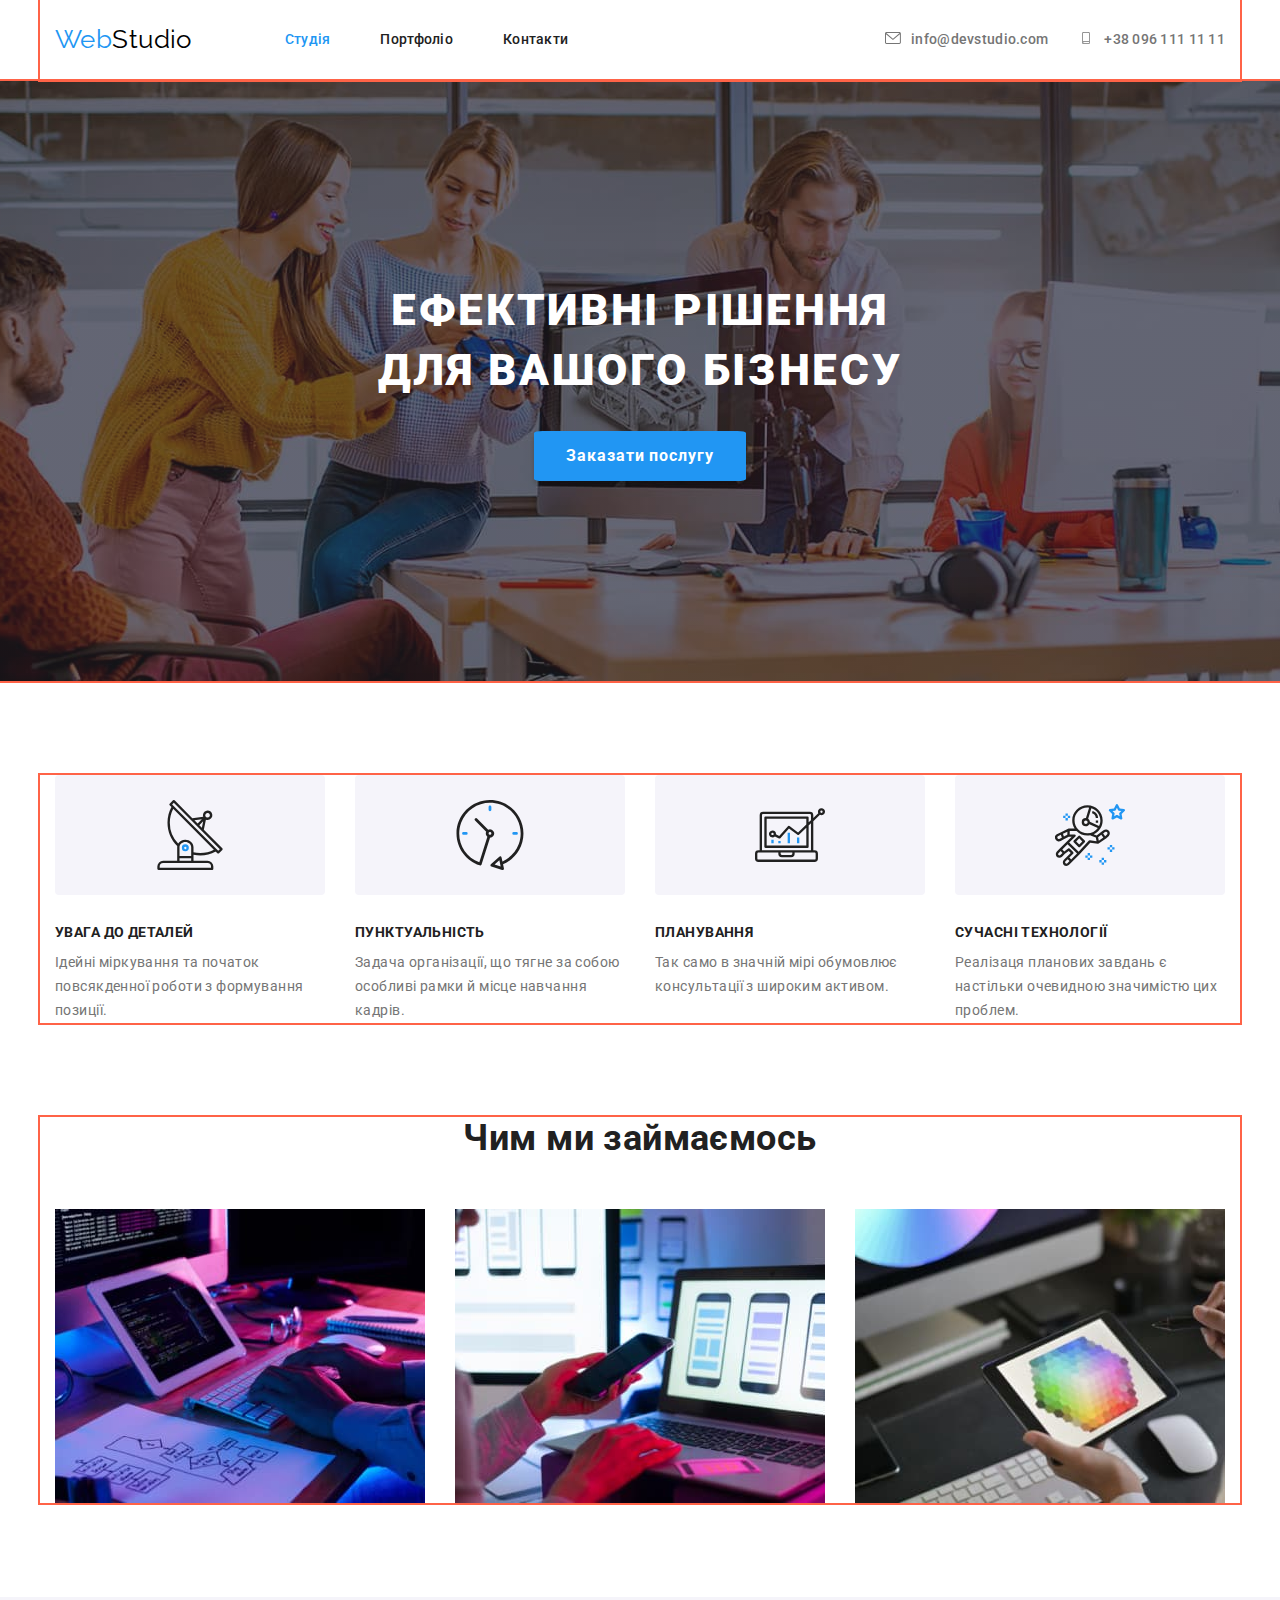
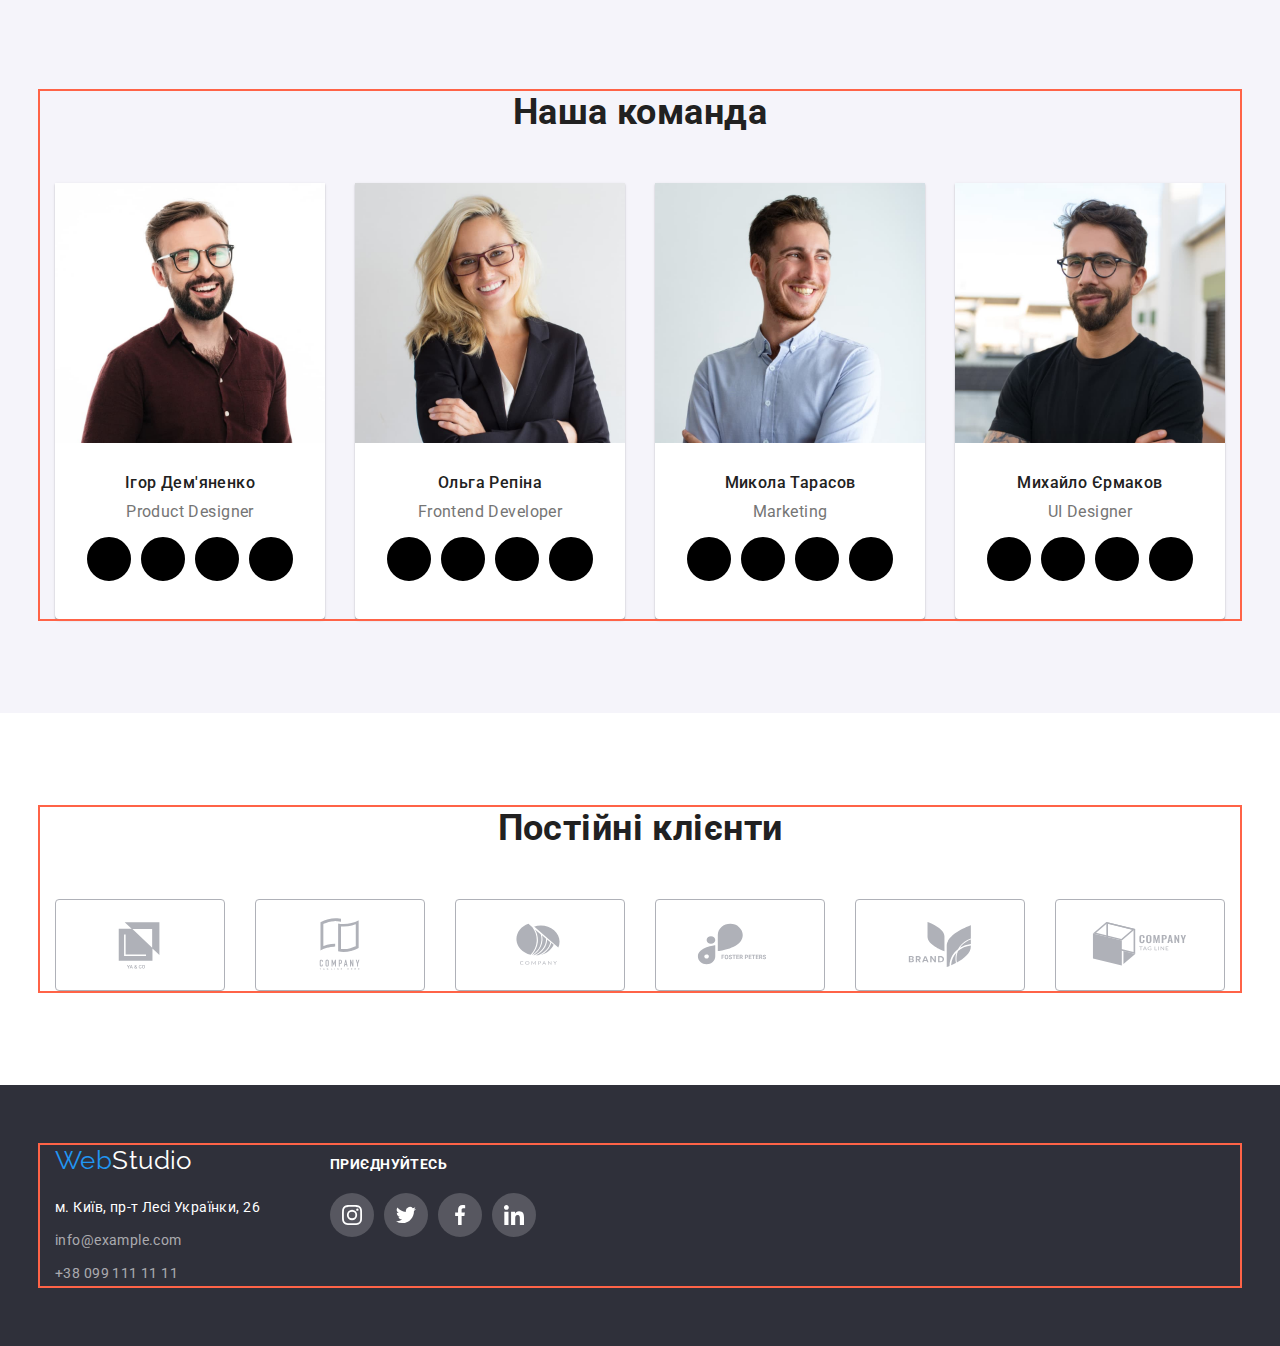
==== commit 27cc952c: "додає фонові зображення та іконки" ====
--- a/index.html
+++ b/index.html
@@ -32,14 +32,14 @@
             <ul class="contacts list">
                 <li class="item">
                     <a class="contacts-item" lang="en" href="mailto:info@devstudio.com">
-                        <svg class="contacts-icon">
+                        <svg class="contacts-icon" width="16" height="12">
                             <use href="./images/symbol-defs.svg#icon-envelope"></use>
                         </svg>info@devstudio.com
                     </a> 
                 </li>
                 <li class="item">
                     <a class="contacts-item" href="tel:+380961111111">
-                        <svg class="contacts-icon">
+                        <svg class="contacts-icon" width="16" height="12">
                             <use href="./images/symbol-defs.svg#icon-smartphone"></use>
                         </svg>+38 096 111 11 11</a>
                 </li>
@@ -63,7 +63,7 @@
                 <ul class="features list">
                     <li class="item">
                         <div class="icon-features">
-                            <svg class="icon-symbol">
+                            <svg class="icon-specialty" width="70" height="70">
                                <use href="./images/symbol-defs.svg#icon-antenna"></use> 
                             </svg>
                         </div>
@@ -74,7 +74,7 @@
                     </li>
                     <li class="item">
                         <div class="icon-features">
-                            <svg class="icon-symbol">
+                            <svg class="icon-specialty" width="70" height="70">
                                 <use href="./images/symbol-defs.svg#icon-clock"></use>
                             </svg>
                         </div>
@@ -85,7 +85,7 @@
                     </li>
                     <li class="item">
                         <div class="icon-features" >
-                            <svg class="icon-symbol">
+                            <svg class="icon-specialty" width="70" height="70">
                                 <use href="./images/symbol-defs.svg#icon-diagram"></use>
                             </svg>
                         </div>
@@ -96,7 +96,7 @@
                     </li>
                     <li class="item">
                         <div class="icon-features">
-                            <svg class="icon-symbol">
+                            <svg class="icon-specialty" width="70" height="70">
                                 <use href="./images/symbol-defs.svg#icon-astronaut"></use>
                             </svg>
                         </div>
@@ -141,31 +141,31 @@
                         <p lang="en" class="position">
                             Product Designer
                         </p>
-                        <ul class="social-list">
-                            <li class="social-item">
-                                <a class="social-link" href="/" target="_blank" rel="noopener noreferrer">
-                                    <svg class="icon-symbol">
+                        <ul class="social-list list">
+                            <li class="social-item">
+                                <a class="social-link" href="/" target="_blank" rel="noopener noreferrer">
+                                    <svg class="icon-symbol" width="44" height="44">
                                         <use href="./images/symbol-defs.svg#icon-Ellipse1"></use>
                                     </svg>
                                 </a>
                             </li>
                             <li class="social-item">
                                 <a class="social-link" href="/" target="_blank" rel="noopener noreferrer">
-                                    <svg class="icon-symbol">
+                                    <svg class="icon-symbol" width="44" height="44">
                                         <use href="./images/symbol-defs.svg#icon-Ellipse2"></use>
                                     </svg>
                                 </a>
                             </li>
                             <li class="social-item">
                                 <a class="social-link" href="/" target="_blank" rel="noopener noreferrer">
-                                    <svg class="icon-symbol">
+                                    <svg class="icon-symbol" width="44" height="44">
                                         <use href="./images/symbol-defs.svg#icon-Ellipse3"></use>
                                     </svg>
                                 </a>
                             </li>
                             <li class="social-item">
                                 <a class="social-link" href="/" target="_blank" rel="noopener noreferrer">
-                                    <svg class="icon-symbol">
+                                    <svg class="icon-symbol" width="44" height="44">
                                         <use href="./images/symbol-defs.svg#icon-Ellipse4"></use>
                                     </svg>
                                 </a>
@@ -178,31 +178,31 @@
                         <p lang="en" class="position">
                             Frontend Developer
                         </p>
-                        <ul class="social-list">
-                            <li class="social-item">
-                                <a class="social-link" href="/" target="_blank" rel="noopener noreferrer">
-                                    <svg class="icon-symbol">
+                        <ul class="social-list list">
+                            <li class="social-item">
+                                <a class="social-link" href="/" target="_blank" rel="noopener noreferrer">
+                                    <svg class="icon-symbol" width="44" height="44">
                                         <use href="./images/symbol-defs.svg#icon-Ellipse1"></use>
                                     </svg>
                                 </a>
                             </li>
                             <li class="social-item">
                                 <a class="social-link" href="/" target="_blank" rel="noopener noreferrer">
-                                    <svg class="icon-symbol">
+                                    <svg class="icon-symbol" width="44" height="44">
                                         <use href="./images/symbol-defs.svg#icon-Ellipse2"></use>
                                     </svg>
                                 </a>
                             </li>
                             <li class="social-item">
                                 <a class="social-link" href="/" target="_blank" rel="noopener noreferrer">
-                                    <svg class="icon-symbol">
+                                    <svg class="icon-symbol" width="44" height="44">
                                         <use href="./images/symbol-defs.svg#icon-Ellipse3"></use>
                                     </svg>
                                 </a>
                             </li>
                             <li class="social-item">
                                 <a class="social-link" href="/" target="_blank" rel="noopener noreferrer">
-                                    <svg class="icon-symbol">
+                                    <svg class="icon-symbol" width="44" height="44">
                                         <use href="./images/symbol-defs.svg#icon-Ellipse4"></use>
                                     </svg>
                                 </a>
@@ -215,31 +215,31 @@
                         <p lang="en" class="position">
                             Marketing
                         </p>
-                        <ul class="social-list">
-                            <li class="social-item">
-                                <a class="social-link" href="/" target="_blank" rel="noopener noreferrer">
-                                    <svg class="icon-symbol">
+                        <ul class="social-list list">
+                            <li class="social-item">
+                                <a class="social-link" href="/" target="_blank" rel="noopener noreferrer">
+                                    <svg class="icon-symbol" width="44" height="44">
                                         <use href="./images/symbol-defs.svg#icon-Ellipse1"></use>
                                     </svg>
                                 </a>
                             </li>
                             <li class="social-item">
                                 <a class="social-link" href="/" target="_blank" rel="noopener noreferrer">
-                                    <svg class="icon-symbol">
+                                    <svg class="icon-symbol" width="44" height="44">
                                         <use href="./images/symbol-defs.svg#icon-Ellipse2"></use>
                                     </svg>
                                 </a>
                             </li>
                             <li class="social-item">
                                 <a class="social-link" href="/" target="_blank" rel="noopener noreferrer">
-                                    <svg class="icon-symbol">
+                                    <svg class="icon-symbol" width="44" height="44">
                                         <use href="./images/symbol-defs.svg#icon-Ellipse3"></use>
                                     </svg>
                                 </a>
                             </li>
                             <li class="social-item">
                                 <a class="social-link" href="/" target="_blank" rel="noopener noreferrer">
-                                    <svg class="icon-symbol">
+                                    <svg class="icon-symbol" width="44" height="44">
                                         <use href="./images/symbol-defs.svg#icon-Ellipse4"></use>
                                     </svg>
                                 </a>
@@ -252,31 +252,31 @@
                         <p lang="en" class="position">
                             UI Designer
                         </p>
-                        <ul class="social-list">
-                            <li class="social-item">
-                                <a class="social-link" href="/" target="_blank" rel="noopener noreferrer">
-                                    <svg class="icon-symbol">
+                        <ul class="social-list list">
+                            <li class="social-item">
+                                <a class="social-link" href="/" target="_blank" rel="noopener noreferrer">
+                                    <svg class="icon-symbol" width="44" height="44">
                                         <use href="./images/symbol-defs.svg#icon-Ellipse1"></use>
                                     </svg>
                                 </a>
                             </li>
                             <li class="social-item">
                                 <a class="social-link" href="/" target="_blank" rel="noopener noreferrer">
-                                    <svg class="icon-symbol">
+                                    <svg class="icon-symbol" width="44" height="44">
                                         <use href="./images/symbol-defs.svg#icon-Ellipse2"></use>
                                     </svg>
                                 </a>
                             </li>
                             <li class="social-item">
                                 <a class="social-link" href="/" target="_blank" rel="noopener noreferrer">
-                                    <svg class="icon-symbol">
+                                    <svg class="icon-symbol" width="44" height="44">
                                         <use href="./images/symbol-defs.svg#icon-Ellipse3"></use>
                                     </svg>
                                 </a>
                             </li>
                             <li class="social-item">
                                 <a class="social-link" href="/" target="_blank" rel="noopener noreferrer">
-                                    <svg class="icon-symbol">
+                                    <svg class="icon-symbol" width="44" height="44">
                                         <use href="./images/symbol-defs.svg#icon-Ellipse4"></use>
                                     </svg>
                                 </a>
@@ -294,42 +294,42 @@
             <ul class="client-list list">
                 <li class="client-item">
                 <a class="client-link" href="/" target="_blank" rel="noopener noreferrer">
-                    <svg class="icon-symbol">
+                    <svg class="icon-clients" width="106" height="60">
                         <use href="./images/symbol-defs.svg#icon-Logo1"></use>
                     </svg>
                 </a>
                 </li>
                 <li class="client-item">
                 <a class="client-link" href="/" target="_blank" rel="noopener noreferrer">
-                    <svg class="icon-symbol">
+                    <svg class="icon-clients" width="106" height="60">
                         <use href="./images/symbol-defs.svg#icon-Logo2"></use>
                     </svg>
                 </a>
                 </li>
                 <li class="client-item">
                 <a class="client-link" href="/" target="_blank" rel="noopener noreferrer">
-                    <svg class="icon-symbol">
+                    <svg class="icon-clients" width="106" height="60">
                         <use href="./images/symbol-defs.svg#icon-Logo3"></use>
                     </svg>
                 </a>
                 </li>
                 <li class="client-item">
                 <a class="client-link" href="/" target="_blank" rel="noopener noreferrer">
-                    <svg class="icon-symbol">
+                    <svg class="icon-clients" width="106" height="60">
                         <use href="./images/symbol-defs.svg#icon-Logo4"></use>
                     </svg>
                 </a>
                 </li>
                 <li class="client-item">
                 <a class="client-link" href="/" target="_blank" rel="noopener noreferrer">
-                    <svg class="icon-symbol">
+                    <svg class="icon-clients" width="106" height="60">
                         <use href="./images/symbol-defs.svg#icon-Logo5"></use>
                     </svg>
                 </a>
                 </li>
                 <li class="client-item">
                 <a class="client-link" href="/" target="_blank" rel="noopener noreferrer">
-                    <svg class="icon-symbol">
+                    <svg class="icon-clients" width="106" height="60">
                         <use href="./images/symbol-defs.svg#icon-Logo6"></use>
                     </svg>
                 </a>
@@ -361,29 +361,29 @@
                 <p class="social-title">приєднуйтесь</p>
                 <ul class="social-list list">
                     <li class="social-item">
-                        <a class="social-link" href="/" target="_blank" rel="noopener noreferrer">
-                            <svg class="icon-symbol">
+                        <a class="social-link" href="" target="_blank" rel="noopener noreferrer">
+                            <svg class="icon-symbol" width="44" height="44">
                                 <use href="./images/symbol-defs.svg#icon-Ellipse5"></use>
                             </svg>
                         </a>
                     </li>
                     <li class="social-item">
-                        <a class="social-link" href="/" target="_blank" rel="noopener noreferrer">
-                            <svg class="icon-symbol">
+                        <a class="social-link" href="" target="_blank" rel="noopener noreferrer">
+                            <svg class="icon-symbol" width="44" height="44">
                                 <use href="./images/symbol-defs.svg#icon-Ellipse6"></use>
                                 </svg>
                         </a>
                     </li>
                     <li class="social-item">
-                        <a class="social-link" href="/" target="_blank" rel="noopener noreferrer">
-                            <svg class="icon-symbol">
+                        <a class="social-link" href="" target="_blank" rel="noopener noreferrer">
+                            <svg class="icon-symbol" width="44" height="44">
                                 <use href="./images/symbol-defs.svg#icon-Ellipse7"></use>
                             </svg>
                         </a>
                     </li>
                     <li class="social-item">
-                        <a class="social-link" href="/" target="_blank" rel="noopener noreferrer">
-                            <svg class="icon-symbol">
+                        <a class="social-link" href="" target="_blank" rel="noopener noreferrer">
+                            <svg class="icon-symbol" width="44" height="44">
                                 <use href="./images/symbol-defs.svg#icon-Ellipse8"></use>
                             </svg>
                         </a>
--- a/css/styles.css
+++ b/css/styles.css
@@ -103,7 +103,7 @@
 }
 
 .contacts .item + .item {
-    margin-left: 50px;
+    margin-left: 30px;
 }
 
 .contacts .contacts-item {
@@ -125,10 +125,11 @@
 }
 
 .contacts-icon {
+    margin-right: 10px ; 
+    /* width: 16px;
+    height: 12px; */
+
     fill: currentColor;
-    margin-right: 10px ; 
-    width: 16px;
-    height: 12px;
 }
 
 /* Герой */
@@ -220,9 +221,8 @@
 }
 
 .specialty .item {
-    width: 270px; 
     margin-right: 30px;
-    background-color: tomato;
+    width: 270px;
 }
 
 .specialty .item:nth-child(4n) {
@@ -235,13 +235,16 @@
     height: 120px;
     align-items: center; 
     justify-content: center;
-    background-color: yellowgreen
-}
-
-.icon-features .icon-symbol {
-    display: flex;
-    width: 70px;
-    height: 70px;
+
+    background-color: #F5F4FA;
+
+    border-radius: 4px;
+}
+
+.icon-specialty {
+    fill: ;
+    /* width: 70px;
+    height: 70px; */
 }
 
 .specialty .title {
@@ -255,8 +258,7 @@
 }
 
 .specialty .text { 
-    margin-top: 0;
-    margin-bottom: 0;
+    margin:0;
 } 
 
 /* Чим ми займаємось */
@@ -317,8 +319,14 @@
     width: 270px; 
     margin-right: 30px;
     padding-bottom: 30px;
+   
 
     border-radius: 0 0 4px 4px;
+
+    background-color: #ffffff;
+    /* --background-color: #ffffff;
+    background-color: var(--background-color); */
+    
     box-shadow: 0 1px 3px rgba(0, 0, 0, 0.12), 0 1px 1px rgba(0, 0, 0, 0.14), 0 2px 1px rgba(0, 0, 0, 0.2);
 }
 
@@ -343,13 +351,54 @@
 }
 
 .position {
-    margin: 0; 
+    margin-top: 0;
+    margin-bottom: 16px; 
        
     font-size: 16px;
     line-height: 1.19;
     text-align: center;
 }
 
+.team .social-list {
+    display: flex;
+    justify-content: center;
+}
+
+.team .social-item {
+    margin-right: 10px; 
+} 
+
+.team .social-item:last-child {
+    margin-right: 0;
+} 
+
+.team .social-link {
+    display: inline-flex;
+    width: 44px;
+    height: 44px;
+    
+    justify-content: center;
+    align-items: center;   
+
+    color: #AFB1B8;
+    border-radius: 50%;
+    
+    text-decoration: none;
+}
+
+.team .icon-symbol {
+    color: #AFB1B8;
+    background-color: #ffffff;
+    /* width: 20px;
+    height: 20px; */
+}
+
+.team .social-link:hover,
+.team .social-link:focus {
+    color: #ffffff;
+    background-color: #2196f3;
+}
+
 /* Посітйні клієнти */ 
 /* .clients {
     background-color: yellow; 
@@ -361,9 +410,7 @@
 }
 
 .client-item {
-   display: flex;
     margin-right: 30px;
-    background-color: aqua;
 } 
 
 .client-item:nth-child(6n) {
@@ -374,22 +421,27 @@
     display: inline-flex;
     width: 170px;
     height: 92px;
-    background-color: tomato;
-    text-decoration: none;
-
     align-items: center;
     justify-content: center;
+
+    color: #AFB1B8;
+
+    border: 1px solid #AFB1B8;
+    border-radius: 4px;  /* ? */
+
+    text-decoration: none;
 }
 
 .client-link:hover,
 .client-link:focus {
-    --primary-text-color: var(--accent-color);
+    --primary-text-color: #2196f3;
     color: var(--primary-text-color);
 }
 
-.client-link .icon-symbol {
-    width: 106px;
-    height: 60px;
+.icon-clients {
+    fill: currentColor;
+    /* width: 106px;
+    height: 60px; */
 }
 
 /* Сторінка Портфоліо */
@@ -516,7 +568,7 @@
 .footer-items {
     display: flex;
     align-items: baseline;
-    background-color: tomato;
+    /* background-color: tomato; */
 }
 
 /* .address {
@@ -573,7 +625,6 @@
 }
 
 .social-footer {
-    background-color: #2196f3;
     margin-left: 70px;
 }
 
@@ -582,7 +633,6 @@
     margin-top: 0;
     margin-bottom: 20px;
 
-background-color: green;
     --primary-text-color: var(--white-text-color);
     color: var(--primary-text-color);
     font-weight: 700;
@@ -591,30 +641,39 @@
     text-align: left;
 }
 
-.social-list {
-   display: flex;
-   background-color: grey;
-}
-
-.social-item {
-    margin-left: 0;
+.social-footer .social-list {
+    display: flex;
+
+}
+.social-footer .social-item {
     margin-right: 10px;
-} 
-
-.social-item:last-child {
-    margin-right: 0;
-}
-
-.social-link {
-    text-decoration: none;
+
+}
+.social-footer .social-item:last-child {
+    margin-right: 0;
+
+}
+.social-footer .social-link {
+    display: inline-flex;
+    width: 44px;
+    height: 44px;
+
     justify-content: center;
     align-items: center;
-}
-
-.social-link .icon-symbol {
-    width: 44px;
-    height: 44px;
-    
-}
-
-
+
+    background-color: rgba(255, 255, 255, 0.1);
+    border-radius: 50%;
+
+    text-decoration: none;
+}
+
+.social-footer .social-link:hover,
+.social-footer .social-link:focus {
+    background-color: #2196f3;
+}
+
+.social-footer .icon-symbol {
+    fill: #ffffff;
+    /* width: 20px;
+    height: 20px; */
+}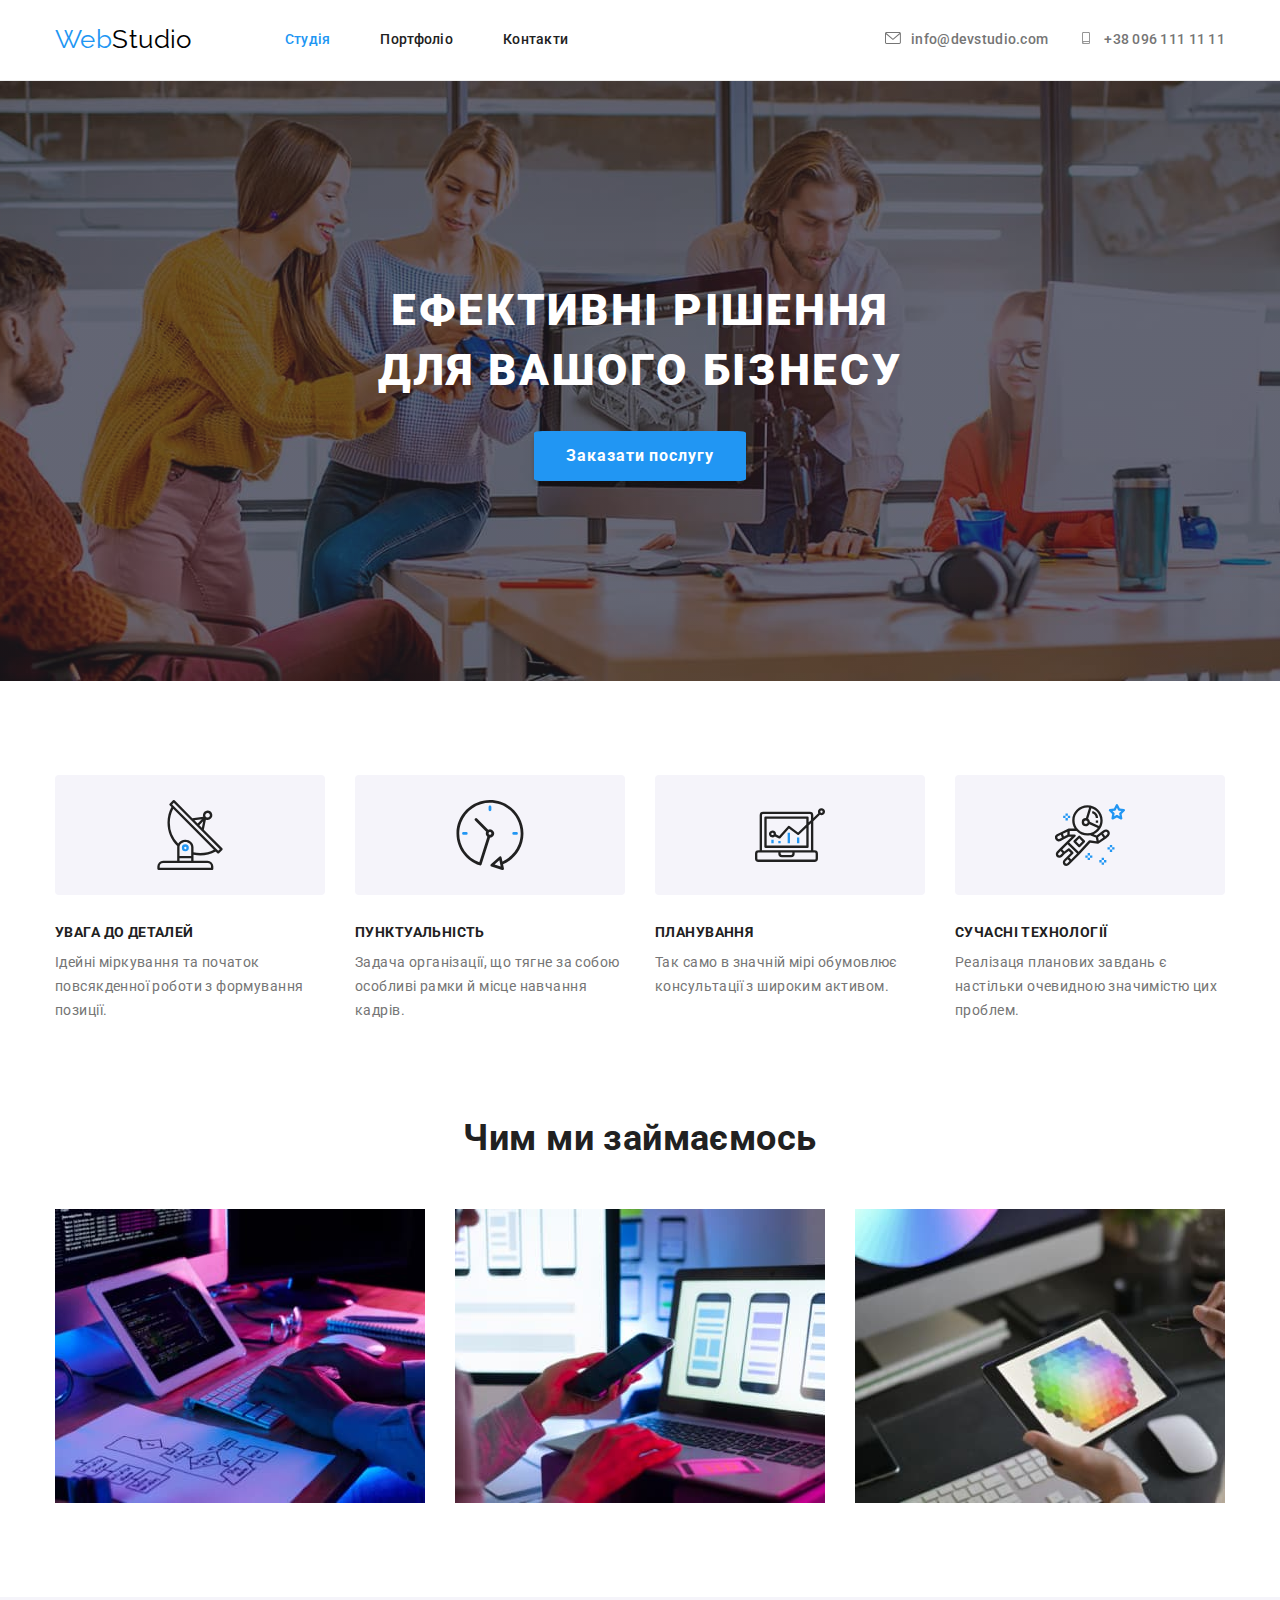
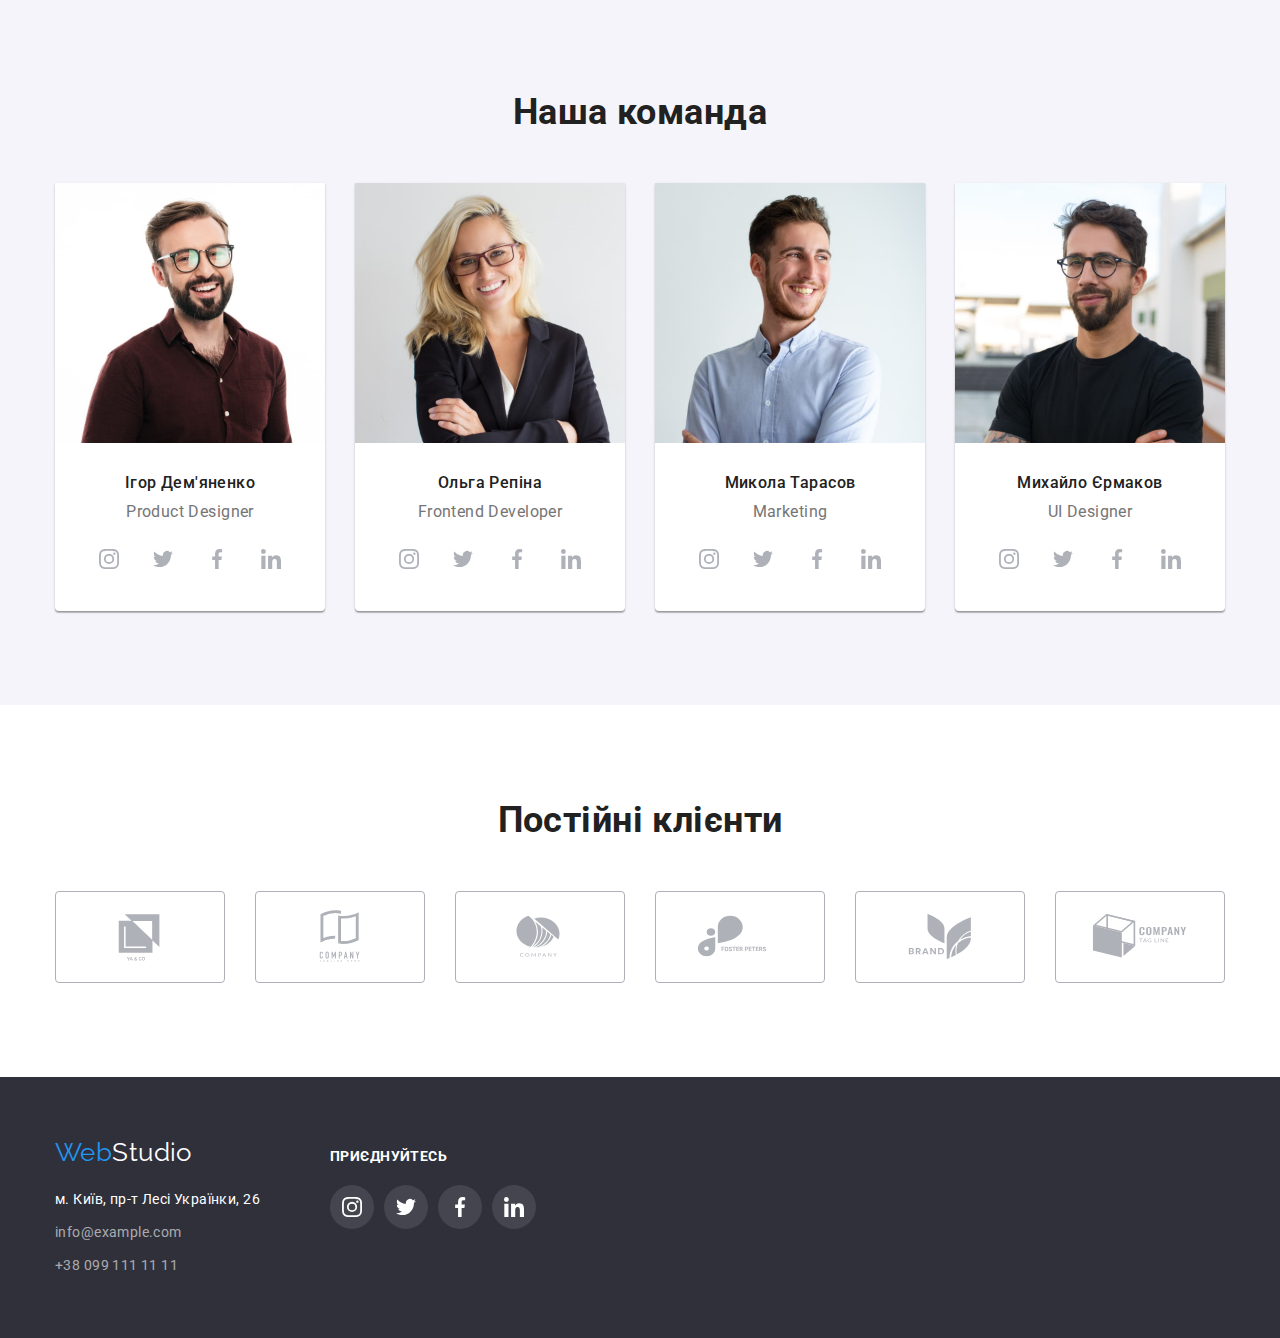
==== commit f85adbc4: "оновлює файли для подачі на перевірку" ====
--- a/index.html
+++ b/index.html
@@ -144,29 +144,29 @@
                         <ul class="social-list list">
                             <li class="social-item">
                                 <a class="social-link" href="/" target="_blank" rel="noopener noreferrer">
-                                    <svg class="icon-symbol" width="44" height="44">
-                                        <use href="./images/symbol-defs.svg#icon-Ellipse1"></use>
-                                    </svg>
-                                </a>
-                            </li>
-                            <li class="social-item">
-                                <a class="social-link" href="/" target="_blank" rel="noopener noreferrer">
-                                    <svg class="icon-symbol" width="44" height="44">
-                                        <use href="./images/symbol-defs.svg#icon-Ellipse2"></use>
-                                    </svg>
-                                </a>
-                            </li>
-                            <li class="social-item">
-                                <a class="social-link" href="/" target="_blank" rel="noopener noreferrer">
-                                    <svg class="icon-symbol" width="44" height="44">
-                                        <use href="./images/symbol-defs.svg#icon-Ellipse3"></use>
-                                    </svg>
-                                </a>
-                            </li>
-                            <li class="social-item">
-                                <a class="social-link" href="/" target="_blank" rel="noopener noreferrer">
-                                    <svg class="icon-symbol" width="44" height="44">
-                                        <use href="./images/symbol-defs.svg#icon-Ellipse4"></use>
+                                    <svg class="icon-team" width="20" height="20">
+                                        <use href="./images/symbol-defs.svg#icon-instagram"></use>
+                                    </svg>
+                                </a>
+                            </li>
+                            <li class="social-item">
+                                <a class="social-link" href="/" target="_blank" rel="noopener noreferrer">
+                                    <svg class="icon-team" width="20" height="20">
+                                        <use href="./images/symbol-defs.svg#icon-twitter"></use>
+                                    </svg>
+                                </a>
+                            </li>
+                            <li class="social-item">
+                                <a class="social-link" href="/" target="_blank" rel="noopener noreferrer">
+                                    <svg class="icon-team" width="20" height="20">
+                                        <use href="./images/symbol-defs.svg#icon-facebook"></use>
+                                    </svg>
+                                </a>
+                            </li>
+                            <li class="social-item">
+                                <a class="social-link" href="/" target="_blank" rel="noopener noreferrer">
+                                    <svg class="icon-team" width="20" height="20">
+                                        <use href="./images/symbol-defs.svg#icon-linkedin"></use>
                                     </svg>
                                 </a>
                             </li>
@@ -181,29 +181,29 @@
                         <ul class="social-list list">
                             <li class="social-item">
                                 <a class="social-link" href="/" target="_blank" rel="noopener noreferrer">
-                                    <svg class="icon-symbol" width="44" height="44">
-                                        <use href="./images/symbol-defs.svg#icon-Ellipse1"></use>
-                                    </svg>
-                                </a>
-                            </li>
-                            <li class="social-item">
-                                <a class="social-link" href="/" target="_blank" rel="noopener noreferrer">
-                                    <svg class="icon-symbol" width="44" height="44">
-                                        <use href="./images/symbol-defs.svg#icon-Ellipse2"></use>
-                                    </svg>
-                                </a>
-                            </li>
-                            <li class="social-item">
-                                <a class="social-link" href="/" target="_blank" rel="noopener noreferrer">
-                                    <svg class="icon-symbol" width="44" height="44">
-                                        <use href="./images/symbol-defs.svg#icon-Ellipse3"></use>
-                                    </svg>
-                                </a>
-                            </li>
-                            <li class="social-item">
-                                <a class="social-link" href="/" target="_blank" rel="noopener noreferrer">
-                                    <svg class="icon-symbol" width="44" height="44">
-                                        <use href="./images/symbol-defs.svg#icon-Ellipse4"></use>
+                                    <svg class="icon-team" width="20" height="20">
+                                        <use href="./images/symbol-defs.svg#icon-instagram"></use>
+                                    </svg>
+                                </a>
+                            </li>
+                            <li class="social-item">
+                                <a class="social-link" href="/" target="_blank" rel="noopener noreferrer">
+                                    <svg class="icon-team" width="20" height="20">
+                                        <use href="./images/symbol-defs.svg#icon-twitter"></use>
+                                    </svg>
+                                </a>
+                            </li>
+                            <li class="social-item">
+                                <a class="social-link" href="/" target="_blank" rel="noopener noreferrer">
+                                    <svg class="icon-team" width="20" height="20">
+                                        <use href="./images/symbol-defs.svg#icon-facebook"></use>
+                                    </svg>
+                                </a>
+                            </li>
+                            <li class="social-item">
+                                <a class="social-link" href="/" target="_blank" rel="noopener noreferrer">
+                                    <svg class="icon-team" width="20" height="20">
+                                        <use href="./images/symbol-defs.svg#icon-linkedin"></use>
                                     </svg>
                                 </a>
                             </li>
@@ -218,29 +218,29 @@
                         <ul class="social-list list">
                             <li class="social-item">
                                 <a class="social-link" href="/" target="_blank" rel="noopener noreferrer">
-                                    <svg class="icon-symbol" width="44" height="44">
-                                        <use href="./images/symbol-defs.svg#icon-Ellipse1"></use>
-                                    </svg>
-                                </a>
-                            </li>
-                            <li class="social-item">
-                                <a class="social-link" href="/" target="_blank" rel="noopener noreferrer">
-                                    <svg class="icon-symbol" width="44" height="44">
-                                        <use href="./images/symbol-defs.svg#icon-Ellipse2"></use>
-                                    </svg>
-                                </a>
-                            </li>
-                            <li class="social-item">
-                                <a class="social-link" href="/" target="_blank" rel="noopener noreferrer">
-                                    <svg class="icon-symbol" width="44" height="44">
-                                        <use href="./images/symbol-defs.svg#icon-Ellipse3"></use>
-                                    </svg>
-                                </a>
-                            </li>
-                            <li class="social-item">
-                                <a class="social-link" href="/" target="_blank" rel="noopener noreferrer">
-                                    <svg class="icon-symbol" width="44" height="44">
-                                        <use href="./images/symbol-defs.svg#icon-Ellipse4"></use>
+                                    <svg class="icon-team" width="20" height="20">
+                                        <use href="./images/symbol-defs.svg#icon-instagram"></use>
+                                    </svg>
+                                </a>
+                            </li>
+                            <li class="social-item">
+                                <a class="social-link" href="/" target="_blank" rel="noopener noreferrer">
+                                    <svg class="icon-team" width="20" height="20">
+                                        <use href="./images/symbol-defs.svg#icon-twitter"></use>
+                                    </svg>
+                                </a>
+                            </li>
+                            <li class="social-item">
+                                <a class="social-link" href="/" target="_blank" rel="noopener noreferrer">
+                                    <svg class="icon-team" width="20" height="20">
+                                        <use href="./images/symbol-defs.svg#icon-facebook"></use>
+                                    </svg>
+                                </a>
+                            </li>
+                            <li class="social-item">
+                                <a class="social-link" href="/" target="_blank" rel="noopener noreferrer">
+                                    <svg class="icon-team" width="20" height="20">
+                                        <use href="./images/symbol-defs.svg#icon-linkedin"></use>
                                     </svg>
                                 </a>
                             </li>
@@ -255,29 +255,29 @@
                         <ul class="social-list list">
                             <li class="social-item">
                                 <a class="social-link" href="/" target="_blank" rel="noopener noreferrer">
-                                    <svg class="icon-symbol" width="44" height="44">
-                                        <use href="./images/symbol-defs.svg#icon-Ellipse1"></use>
-                                    </svg>
-                                </a>
-                            </li>
-                            <li class="social-item">
-                                <a class="social-link" href="/" target="_blank" rel="noopener noreferrer">
-                                    <svg class="icon-symbol" width="44" height="44">
-                                        <use href="./images/symbol-defs.svg#icon-Ellipse2"></use>
-                                    </svg>
-                                </a>
-                            </li>
-                            <li class="social-item">
-                                <a class="social-link" href="/" target="_blank" rel="noopener noreferrer">
-                                    <svg class="icon-symbol" width="44" height="44">
-                                        <use href="./images/symbol-defs.svg#icon-Ellipse3"></use>
-                                    </svg>
-                                </a>
-                            </li>
-                            <li class="social-item">
-                                <a class="social-link" href="/" target="_blank" rel="noopener noreferrer">
-                                    <svg class="icon-symbol" width="44" height="44">
-                                        <use href="./images/symbol-defs.svg#icon-Ellipse4"></use>
+                                    <svg class="icon-team" width="20" height="20">
+                                        <use href="./images/symbol-defs.svg#icon-instagram"></use>
+                                    </svg>
+                                </a>
+                            </li>
+                            <li class="social-item">
+                                <a class="social-link" href="/" target="_blank" rel="noopener noreferrer">
+                                    <svg class="icon-team" width="20" height="20">
+                                        <use href="./images/symbol-defs.svg#icon-twitter"></use>
+                                    </svg>
+                                </a>
+                            </li>
+                            <li class="social-item">
+                                <a class="social-link" href="/" target="_blank" rel="noopener noreferrer">
+                                    <svg class="icon-team" width="20" height="20">
+                                        <use href="./images/symbol-defs.svg#icon-facebook"></use>
+                                    </svg>
+                                </a>
+                            </li>
+                            <li class="social-item">
+                                <a class="social-link" href="/" target="_blank" rel="noopener noreferrer">
+                                    <svg class="icon-team" width="20" height="20">
+                                        <use href="./images/symbol-defs.svg#icon-linkedin"></use>
                                     </svg>
                                 </a>
                             </li>
@@ -362,29 +362,29 @@
                 <ul class="social-list list">
                     <li class="social-item">
                         <a class="social-link" href="" target="_blank" rel="noopener noreferrer">
-                            <svg class="icon-symbol" width="44" height="44">
-                                <use href="./images/symbol-defs.svg#icon-Ellipse5"></use>
+                            <svg class="icon-symbol" width="20" height="20">
+                                <use href="./images/symbol-defs.svg#icon-instagram"></use>
                             </svg>
                         </a>
                     </li>
                     <li class="social-item">
                         <a class="social-link" href="" target="_blank" rel="noopener noreferrer">
-                            <svg class="icon-symbol" width="44" height="44">
-                                <use href="./images/symbol-defs.svg#icon-Ellipse6"></use>
+                            <svg class="icon-symbol" width="20" height="20">
+                                <use href="./images/symbol-defs.svg#icon-twitter"></use>
                                 </svg>
                         </a>
                     </li>
                     <li class="social-item">
                         <a class="social-link" href="" target="_blank" rel="noopener noreferrer">
-                            <svg class="icon-symbol" width="44" height="44">
-                                <use href="./images/symbol-defs.svg#icon-Ellipse7"></use>
+                            <svg class="icon-symbol" width="20" height="20">
+                                <use href="./images/symbol-defs.svg#icon-facebook"></use>
                             </svg>
                         </a>
                     </li>
                     <li class="social-item">
                         <a class="social-link" href="" target="_blank" rel="noopener noreferrer">
-                            <svg class="icon-symbol" width="44" height="44">
-                                <use href="./images/symbol-defs.svg#icon-Ellipse8"></use>
+                            <svg class="icon-symbol" width="20" height="20">
+                                <use href="./images/symbol-defs.svg#icon-linkedin"></use>
                             </svg>
                         </a>
                     </li>
--- a/css/styles.css
+++ b/css/styles.css
@@ -30,7 +30,7 @@
     padding-left: 15px;
     padding-right: 15px;
 
-    outline: 2px solid tomato;
+    /* outline: 2px solid tomato; */
 }
 
 /* Шапка сайту */
@@ -141,8 +141,6 @@
 
     padding-top: 200px;
     padding-bottom: 200px;
-
-    outline: 2px solid tomato;
 
     background-image: linear-gradient(
         to right, 
@@ -301,18 +299,8 @@
     background-color: var(--primary-bg-color);
 }
 
-/* .team-title {
-    margin-top: 0;
-    margin-bottom: 50px;
-    color: var(--title-text-color);
-    font-size: 36px;
-    line-height: 1.17;
-    text-align: center;
-} */
-
 .team .workers {
     display: flex;
-    flex-wrap: wrap;
 }
 
 .team .item {
@@ -324,9 +312,6 @@
     border-radius: 0 0 4px 4px;
 
     background-color: #ffffff;
-    /* --background-color: #ffffff;
-    background-color: var(--background-color); */
-    
     box-shadow: 0 1px 3px rgba(0, 0, 0, 0.12), 0 1px 1px rgba(0, 0, 0, 0.14), 0 2px 1px rgba(0, 0, 0, 0.2);
 }
 
@@ -376,33 +361,31 @@
     display: inline-flex;
     width: 44px;
     height: 44px;
-    
     justify-content: center;
     align-items: center;   
 
     color: #AFB1B8;
+       
     border-radius: 50%;
     
     text-decoration: none;
 }
 
-.team .icon-symbol {
-    color: #AFB1B8;
-    background-color: #ffffff;
-    /* width: 20px;
-    height: 20px; */
+.team .icon-team {
+    fill: currentColor;
 }
 
 .team .social-link:hover,
-.team .social-link:focus {
-    color: #ffffff;
+.team .social-link:focus,
+.team .social-link:hover .icon-team,
+.team .social-link:focus .icon-team
+ {
+    fill: #ffffff;
     background-color: #2196f3;
 }
 
 /* Посітйні клієнти */ 
-/* .clients {
-    background-color: yellow; 
-} */
+/* .clients {} */
 
 .client-list {
     display:flex;
@@ -427,21 +410,21 @@
     color: #AFB1B8;
 
     border: 1px solid #AFB1B8;
-    border-radius: 4px;  /* ? */
-
-    text-decoration: none;
-}
-
-.client-link:hover,
-.client-link:focus {
-    --primary-text-color: #2196f3;
-    color: var(--primary-text-color);
+    border-radius: 4px;  
+
+    text-decoration: none;
 }
 
 .icon-clients {
     fill: currentColor;
-    /* width: 106px;
-    height: 60px; */
+}
+
+.client-link:hover,
+.client-link:focus,
+.client-link:hover .icon-clients,
+.client-link:focus .icon-clients {
+    fill: var(--accent-color);
+    border-color: var(--accent-color);
 }
 
 /* Сторінка Портфоліо */
@@ -568,12 +551,9 @@
 .footer-items {
     display: flex;
     align-items: baseline;
-    /* background-color: tomato; */
-}
-
-/* .address {
-    background-color: green;
-} */
+}
+
+/* .address {} */
 
 .footer-section .logo {
     display: inline-block;
@@ -657,10 +637,10 @@
     display: inline-flex;
     width: 44px;
     height: 44px;
-
     justify-content: center;
     align-items: center;
 
+    color: var(--white-text-color);
     background-color: rgba(255, 255, 255, 0.1);
     border-radius: 50%;
 
@@ -668,12 +648,13 @@
 }
 
 .social-footer .social-link:hover,
-.social-footer .social-link:focus {
-    background-color: #2196f3;
+.social-footer .social-link:focus,
+.social-footer .social-link:hover .icon-symbol,
+.social-footer .social-link:focus .icon-symbol
+ {
+    background-color: var(--accent-color);
 }
 
 .social-footer .icon-symbol {
-    fill: #ffffff;
-    /* width: 20px;
-    height: 20px; */
+    fill: currentColor; 
 }